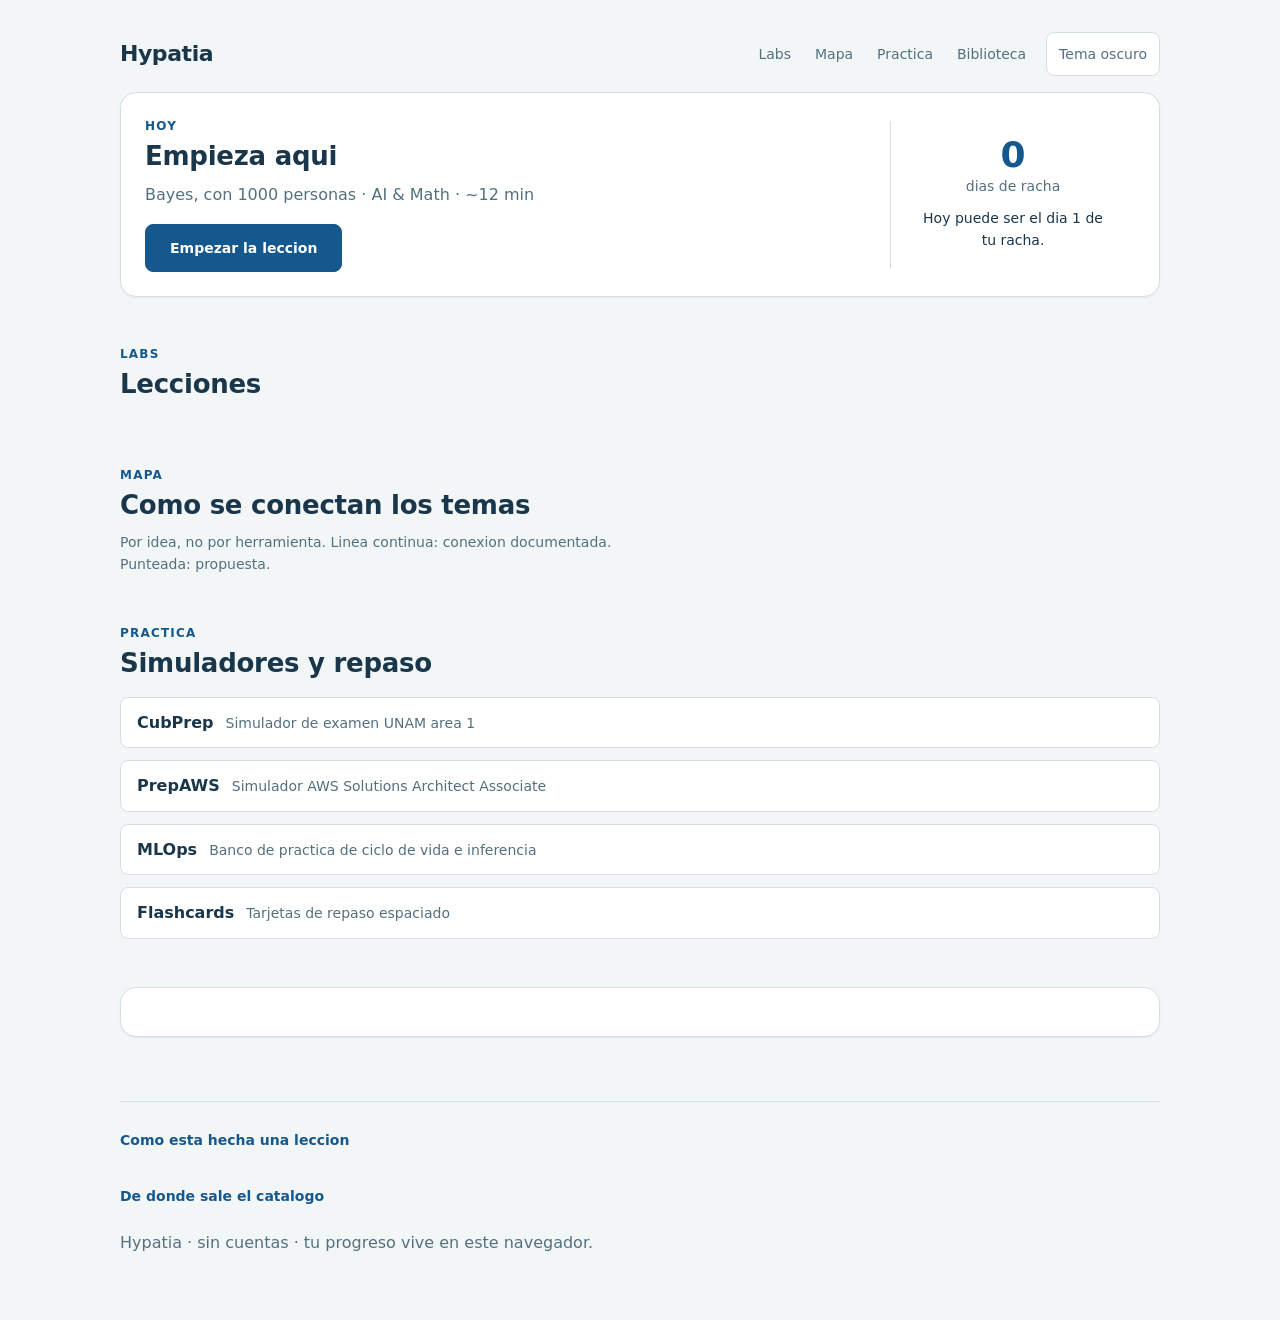
==== index.html @ e8b6d109 "portada: hoy con racha, siguiente paso y desafio del dia El hero muestra el estado real: siguiente l" ====
<!doctype html>
<html lang="es">
<head>
<meta charset="utf-8">
<meta name="viewport" content="width=device-width, initial-scale=1">
<title>Hypatia · estudio de aprendizaje</title>
<meta name="description" content="Estudio de aprendizaje estatico: lecciones interactivas, practica por formato y un mapa de temas conectados.">
<link rel="icon" href="./favicon.ico" sizes="any">
<link rel="icon" href="./favicon.svg" type="image/svg+xml">
<link rel="apple-touch-icon" href="./apple-touch-icon.png">
<link rel="stylesheet" href="shared/studio.css">
<script>
  (function(){try{var v=localStorage.getItem("hypatia.theme.v1");
  document.documentElement.dataset.theme=(v==="dark"||v==="light")?v:
  (matchMedia("(prefers-color-scheme: dark)").matches?"dark":"light");}catch(e){}})();
</script>
<script defer src="/positronica-analytics.js"></script>
</head>
<body>
<a class="skip-link" href="#contenido">Saltar al contenido</a>
<div class="wrap wide">
  <header class="topbar">
    <a class="brand" href="index.html">Hypatia</a>
    <nav aria-label="Principal">
      <a href="Labs/index.html">Labs</a>
      <a href="#mapa">Mapa</a>
      <a href="#practica">Practica</a>
      <a href="#biblioteca">Biblioteca</a>
    </nav>
    <button class="theme-toggle" type="button" data-theme-toggle>Tema</button>
  </header>

  <div class="store-warning" data-store-warning hidden></div>

  <main id="contenido">
    <section class="panel hero" aria-labelledby="hoy-h">
      <div>
        <p class="eyebrow">Hoy</p>
        <h1 id="hoy-h">Empieza aqui</h1>
        <p class="sub" id="hoy-copy">Lecciones cortas con una figura que puedes mover.</p>
        <div class="actions" id="hoy-actions">
          <a class="btn primary" href="Labs/index.html">Ver las lecciones</a>
        </div>
      </div>
      <div class="streak-stat" id="racha" hidden>
        <b id="racha-n">0</b>
        <span id="racha-lab">dias de racha</span>
        <p id="racha-copy"></p>
      </div>
    </section>

    <section id="desafio" aria-labelledby="desafio-h" hidden>
      <div class="section-head">
        <p class="eyebrow">Desafio del dia</p>
        <h2 id="desafio-h">Una pregunta, antes de ver la respuesta</h2>
        <p class="sub">Intenta primero. La explicacion aparece despues y cuenta para tu racha.</p>
      </div>
      <div id="desafio-box" hidden></div>
    </section>

    <section id="lecciones" aria-labelledby="lec-h">
      <div class="section-head">
        <p class="eyebrow">Labs</p>
        <h2 id="lec-h">Lecciones</h2>
      </div>
      <div class="card-grid" id="labs-grid"></div>
      <noscript>
        <ul>
          <li><a href="Labs/ai-math/01-bayes/index.html">Bayes, con 1000 personas</a></li>
          <li><a href="Labs/system-design/01-bottleneck/index.html">El viaje de un request</a></li>
        </ul>
      </noscript>
    </section>

    <section id="mapa" aria-labelledby="mapa-h">
      <div class="section-head">
        <p class="eyebrow">Mapa</p>
        <h2 id="mapa-h">Como se conectan los temas</h2>
        <p class="sub">Por idea, no por herramienta. Linea continua: conexion documentada. Punteada: propuesta.</p>
      </div>
      <div id="map-root"></div>
      <noscript><p>El mapa necesita JavaScript.</p></noscript>
    </section>

    <section id="practica" aria-labelledby="pra-h">
      <div class="section-head">
        <p class="eyebrow">Practica</p>
        <h2 id="pra-h">Simuladores y repaso</h2>
      </div>
      <div class="module-list">
        <a class="module-row" href="CubPrep/index.html"><b>CubPrep</b><span>Simulador de examen UNAM area 1</span></a>
        <a class="module-row" href="SAA-C03/index.html"><b>PrepAWS</b><span>Simulador AWS Solutions Architect Associate</span></a>
        <a class="module-row" href="MLOps/index.html"><b>MLOps</b><span>Banco de practica de ciclo de vida e inferencia</span></a>
        <a class="module-row" href="Flashcards/index.html"><b>Flashcards</b><span>Tarjetas de repaso espaciado</span></a>
      </div>
    </section>

    <section id="biblioteca" class="panel spaced"></section>
  </main>

  <footer class="site">
    <details>
      <summary>Como esta hecha una leccion</summary>
      <p>Una idea, una prediccion antes de explorar, una figura que se mueve, el modelo con sus limites, una aplicacion y preguntas con reintento libre. Completar una leccion es haberla recorrido, no dominarla.</p>
    </details>
    <details>
      <summary>De donde sale el catalogo</summary>
      <div class="module-list" id="fuentes-list"></div>
    </details>
    <p>Hypatia · sin cuentas · tu progreso vive en este navegador.</p>
  </footer>
</div>

<script src="shared/theme.js"></script>
<script src="shared/learning-state.js"></script>
<script src="shared/resources.js"></script>
<script src="shared/challenge.js"></script>
<script src="Labs/tracks.js"></script>
<script src="Labs/knowledge-map.js"></script>
<script src="shared/map.js"></script>
<script>
"use strict";
StudioTheme.init();
LearningState.mountWarning(document.querySelector("[data-store-warning]"));

const lessons = [];
for (const t of LABS_TRACKS) for (const l of t.lessons) {
  lessons.push({ t, l, href: `Labs/${t.id}/${l.slug}/index.html`, rec: LearningState.getLesson(t.id, l.slug) });
}

/* Hoy: siguiente leccion sin completar; si todas estan, repasar la primera. */
(function hoy() {
  if (!lessons.length) return;
  const pending = lessons.find(x => !x.rec.completed);
  const x = pending || lessons[0];
  document.getElementById("hoy-h").textContent = !pending ? "Todo recorrido: repasa a tu ritmo"
    : x.rec.started ? "Continua donde ibas" : "Empieza aqui";
  document.getElementById("hoy-copy").textContent = `${x.l.title} · ${x.t.name} · ~${x.l.mins} min`;
  const actions = document.getElementById("hoy-actions");
  actions.textContent = "";
  const a = document.createElement("a");
  a.className = "btn primary";
  a.href = x.href;
  a.textContent = !pending ? "Repasar la leccion" : x.rec.started ? "Retomar la leccion" : "Empezar la leccion";
  actions.appendChild(a);
})();

/* Racha por dias, con un dia de gracia. */
function paintStreak() {
  const st = LearningState.streak();
  document.getElementById("racha-n").textContent = st.days;
  document.getElementById("racha-lab").textContent = st.days === 1 ? "dia de racha" : "dias de racha";
  document.getElementById("racha-copy").textContent = LearningState.streakText(st);
  document.getElementById("racha").hidden = false;
}
paintStreak();

const desafioBox = document.getElementById("desafio-box");
StudioChallenge.mount(desafioBox, {
  lessons: lessons.map(x => ({ href: x.href, title: x.l.title })),
  today: LearningState.today(),
  onAnswer() { LearningState.checkIn(); paintStreak(); },
}).then(() => { document.getElementById("desafio").hidden = desafioBox.hidden; });

/* Tarjetas de Labs con progreso real. */
(function labsGrid() {
  const grid = document.getElementById("labs-grid");
  for (const { t, l, href, rec } of lessons) {
    const a = document.createElement("a");
    a.className = "lesson-card";
    a.href = href;
    const num = document.createElement("span");
    num.className = "num";
    num.textContent = `${t.name} · ${l.slug.slice(0, 2)}`;
    const h = document.createElement("h3");
    h.textContent = l.title;
    const meta = document.createElement("div");
    meta.className = "meta";
    const chip = document.createElement("span");
    chip.className = "chip " + (rec.completed ? "done" : "todo");
    chip.textContent = rec.completed
      ? (rec.scoreUnknown ? "completada" : `completada · mejor ${rec.bestCorrect}/${rec.total}`)
      : (rec.started ? "en curso" : "sin empezar");
    const m = document.createElement("span");
    m.className = "chip";
    m.textContent = `~${l.mins} min`;
    meta.append(chip, m);
    a.append(num, h, meta);
    grid.appendChild(a);
  }
})();

StudioMap.mount(document.getElementById("map-root"), {
  data: KNOWLEDGE_MAP,
  tracks: LABS_TRACKS,
  root: "",
  homeHref: "index.html",
  requested: new URLSearchParams(location.search).get("topic"),
  updateUrl: true,
});

/* Colecciones de origen, al pie. */
(function fuentes() {
  const box = document.getElementById("fuentes-list");
  for (const s of SOURCE_COLLECTIONS) {
    const row = document.createElement("div");
    row.className = "source-row";
    const top = document.createElement("div");
    top.className = "top";
    const b = document.createElement("b");
    b.textContent = s.name;
    const chip = document.createElement("span");
    const prep = s.status === "esquema-en-revision";
    chip.className = "chip" + (prep ? " pending" : "");
    chip.textContent = prep ? "en preparacion" : "activa";
    top.append(b, chip);
    const p = document.createElement("p");
    p.textContent = s.note;
    row.append(top, p);
    box.appendChild(row);
  }
})();

StudioResources.mount(document.getElementById("biblioteca"), { title: "Tu biblioteca" });
</script>
</body>
</html>
---- shared/studio.css ----
/* studio.css — componentes del estudio. Tokens en tokens.css. */
@import url("tokens.css");

* { box-sizing: border-box; margin: 0; padding: 0; }

html { scroll-behavior: smooth; }

body {
  font-family: var(--font-body);
  background: var(--bg);
  color: var(--ink);
  line-height: var(--leading);
  -webkit-font-smoothing: antialiased;
  padding: var(--space-5) var(--space-4) var(--space-8);
}

.wrap { max-width: 880px; margin: 0 auto; }
.wrap.wide { max-width: 1040px; }

h1, h2, h3, h4 { font-family: var(--font-display); letter-spacing: -0.01em; line-height: var(--leading-tight); }
p { font-size: var(--text-base); }
p + p { margin-top: var(--space-3); }
a { color: var(--accent); }
code { font-family: var(--font-mono); font-size: 0.88em; }

:focus-visible { outline: none; box-shadow: var(--focus); border-radius: var(--radius-ctl); }

/* Barra superior */
.topbar {
  display: flex;
  align-items: center;
  gap: var(--space-4);
  flex-wrap: wrap;
  padding: var(--space-2) 0 var(--space-4);
}
.topbar .brand {
  font-family: var(--font-display);
  font-weight: 800;
  font-size: var(--text-xl);
  letter-spacing: -0.02em;
  color: var(--ink);
  text-decoration: none;
  margin-right: auto;
}
.topbar nav { display: flex; gap: var(--space-1) var(--space-4); flex-wrap: wrap; }
.topbar nav a {
  color: var(--muted);
  text-decoration: none;
  font-size: var(--text-sm);
  padding: var(--space-2) var(--space-1);
  min-height: var(--tap);
  display: inline-flex;
  align-items: center;
}
.topbar nav a:hover { color: var(--accent); }

.theme-toggle {
  min-width: var(--tap);
  min-height: var(--tap);
  padding: var(--space-2) var(--space-3);
  border-radius: var(--radius-ctl);
  border: 1px solid var(--line);
  background: var(--panel);
  color: var(--muted);
  font: inherit;
  font-size: var(--text-sm);
  cursor: pointer;
}
.theme-toggle:hover { color: var(--ink); border-color: var(--accent); }

/* Paneles y tarjetas */
.panel {
  background: var(--panel);
  border: 1px solid var(--line);
  border-radius: var(--radius-panel);
  padding: var(--space-5);
  box-shadow: var(--shadow);
}

.chip {
  font-size: var(--text-xs);
  letter-spacing: var(--tracking-caps);
  text-transform: uppercase;
  padding: var(--space-1) var(--space-3);
  border-radius: var(--radius-pill);
  border: 1px solid var(--line);
  color: var(--muted);
  white-space: nowrap;
}
.chip.done { color: var(--ok); border-color: var(--ok); }
.chip.todo { color: var(--accent); border-color: var(--accent); }
.chip.pending { color: var(--warn); border-color: var(--warn); }

.kicker { display: flex; gap: var(--space-2); align-items: center; flex-wrap: wrap; margin: var(--space-3) 0 var(--space-2); }

.section-head { margin: var(--space-7) 0 var(--space-4); }
.eyebrow, .section-head .eyebrow {
  font-size: var(--text-xs);
  letter-spacing: 0.1em;
  text-transform: uppercase;
  color: var(--accent);
  font-weight: 700;
}
.section-head h2 { font-size: var(--text-2xl); margin: var(--space-1) 0 var(--space-2); }
.section-head .sub { color: var(--muted); max-width: 62ch; font-size: var(--text-sm); }

/* Botones */
.btn {
  display: inline-flex;
  align-items: center;
  justify-content: center;
  gap: var(--space-2);
  min-height: var(--tap);
  padding: var(--space-3) var(--space-5);
  border-radius: var(--radius-ctl);
  font: inherit;
  font-weight: 700;
  font-size: var(--text-sm);
  text-decoration: none;
  cursor: pointer;
  border: 1px solid var(--line);
  background: var(--panel);
  color: var(--ink);
}
.btn:hover { border-color: var(--accent); }
.btn.primary { background: var(--accent); color: var(--accent-ink); border-color: var(--accent); }
.btn.primary:hover { filter: brightness(1.08); }
.btn.ghost { background: transparent; border-color: var(--line); color: var(--ink); }
.btn.ghost:hover { border-color: var(--accent); color: var(--accent); }

/* Estado de almacenamiento */
.store-warning {
  border: 1px solid var(--warn);
  background: color-mix(in srgb, var(--warn) 10%, var(--panel));
  color: var(--ink);
  border-radius: var(--radius-ctl);
  padding: var(--space-3) var(--space-3);
  font-size: var(--text-sm);
  margin: var(--space-3) 0;
}
.store-warning:empty { display: none; }

/* Controles de figuras */
.fig-canvas {
  border: 1px solid var(--line);
  border-radius: var(--radius-panel);
  background:
    /* Hoja de cuaderno: reticula tenue de 24px */
    repeating-linear-gradient(0deg, transparent 0 23px, var(--grid-line) 23px 24px),
    repeating-linear-gradient(90deg, transparent 0 23px, var(--grid-line) 23px 24px),
    var(--fig-bg);
  overflow: hidden;
}
.fig-canvas canvas { width: 100%; display: block; }
.fig-fallback { padding: var(--space-5); color: var(--muted); font-size: var(--text-sm); }

.controls, .fig-controls { display: grid; grid-template-columns: 1fr 1fr; gap: var(--space-3) var(--space-5); margin: var(--space-4) 0; }
.controls.single { grid-template-columns: 1fr; }
@media (max-width: 560px) { .controls { grid-template-columns: 1fr; } }

.f-slider { display: grid; gap: var(--space-2); font-size: var(--text-sm); color: var(--muted); }
.f-slider .top { display: flex; justify-content: space-between; gap: var(--space-2); }
.f-slider .top b { color: var(--ink); font-variant-numeric: tabular-nums; }
.f-slider input[type="range"] {
  width: 100%;
  min-height: var(--tap);
  accent-color: var(--accent);
  cursor: pointer;
  margin: 0;
}

.f-press {
  min-height: var(--tap);
  padding: var(--space-3) var(--space-4);
  border-radius: var(--radius-ctl);
  font: inherit;
  font-weight: 700;
  font-size: var(--text-sm);
  cursor: pointer;
  border: 1px solid var(--line);
  background: var(--panel);
  color: var(--ink);
}
.f-press.primary { background: var(--accent); color: var(--accent-ink); border-color: var(--accent); }
.f-press.primary:hover { filter: brightness(1.08); }
.f-press:hover:not(.primary) { border-color: var(--accent); color: var(--accent); }
.f-press[aria-pressed="true"] { border-color: var(--accent); color: var(--accent); }
.f-press.danger[aria-pressed="true"] { border-color: var(--bad); color: var(--bad); }

.tgl { display: flex; gap: var(--space-2); flex-wrap: wrap; align-items: end; }

/* Lecturas y tablas */
.reads { display: grid; grid-template-columns: repeat(3, 1fr); gap: var(--space-3); margin-top: var(--space-3); }
@media (max-width: 560px) { .reads { grid-template-columns: 1fr; } }
.reads .r {
  background: var(--code-bg);
  border: 1px solid var(--line);
  border-radius: var(--radius-md);
  padding: var(--space-3) var(--space-3);
}
.reads .r b {
  display: block;
  font-family: var(--font-display);
  font-size: var(--text-xl);
  font-variant-numeric: tabular-nums;
}
.reads .r span { color: var(--muted); font-size: var(--text-xs); text-transform: uppercase; letter-spacing: var(--tracking-caps); }
.reads .r.ok b { color: var(--ok); }
.reads .r.warn b { color: var(--warn); }
.reads .r.bad b { color: var(--bad); }

.big-read { display: flex; align-items: baseline; gap: var(--space-3); margin-top: var(--space-3); flex-wrap: wrap; }
.big-read .num {
  font-family: var(--font-display);
  font-size: var(--text-3xl);
  font-weight: 800;
  color: var(--accent);
  font-variant-numeric: tabular-nums;
}
.big-read .lab { color: var(--muted); font-size: var(--text-sm); max-width: 38ch; }

.data-table { width: 100%; border-collapse: collapse; margin-top: var(--space-3); font-size: var(--text-sm); }
.data-table th, .data-table td {
  text-align: left;
  padding: var(--space-2) var(--space-3);
  border-bottom: 1px solid var(--line);
  font-variant-numeric: tabular-nums;
}
.data-table th { color: var(--muted); font-size: var(--text-xs); text-transform: uppercase; letter-spacing: 0.06em; }
.data-table td b { font-weight: 700; }

.legend { display: flex; gap: var(--space-4); flex-wrap: wrap; margin-top: var(--space-3); font-size: var(--text-xs); color: var(--muted); }
.legend .sw {
  display: inline-block;
  width: 11px; height: 11px;
  border-radius: 3px;
  margin-right: var(--space-2);
  vertical-align: -1px;
}
.legend .dash { display: inline-block; width: 18px; border-top: 2px dashed var(--muted); vertical-align: 3px; margin-right: var(--space-2); }
.legend .solid { display: inline-block; width: 18px; border-top: 2px solid var(--muted); vertical-align: 3px; margin-right: var(--space-2); }

.formula {
  background: var(--code-bg);
  border: 1px solid var(--line);
  border-radius: var(--radius-md);
  padding: var(--space-4);
  text-align: center;
  font-size: var(--text-lg);
  overflow-x: auto;
}
.formula .frac { display: inline-block; vertical-align: middle; text-align: center; margin: 0 var(--space-2); }
.formula .frac i { display: block; font-style: normal; padding: 0 var(--space-3); }
.formula .frac i:first-child { border-bottom: 1px solid var(--muted); padding-bottom: var(--space-1); margin-bottom: var(--space-1); }

pre {
  background: var(--code-bg);
  border: 1px solid var(--line);
  border-radius: var(--radius-md);
  padding: var(--space-4);
  overflow-x: auto;
  font: 12.5px/1.55 var(--font-mono);
  color: var(--ink);
}
.nums { margin-top: var(--space-3); font-size: var(--text-sm); color: var(--muted); }
.nums b { color: var(--ink); }

/* Quiz */
.q { border: 1px solid var(--line); border-radius: var(--radius-md); padding: var(--space-4); margin-top: var(--space-3); }
.q p { color: var(--ink); font-weight: 600; margin-bottom: var(--space-3); }
.q .opts { display: grid; gap: var(--space-2); }
.q .opts button {
  text-align: left;
  background: var(--panel-2);
  border: 1px solid var(--line);
  color: var(--ink);
  border-radius: var(--radius-ctl);
  padding: var(--space-3) var(--space-3);
  min-height: var(--tap);
  cursor: pointer;
  font: inherit;
  font-size: var(--text-sm);
}
.q .opts button:hover { border-color: var(--accent); }
.q .opts button.ok { border-color: var(--ok); background: color-mix(in srgb, var(--ok) 10%, var(--panel)); }
.q .opts button.no { border-color: var(--bad); background: color-mix(in srgb, var(--bad) 10%, var(--panel)); }
.q .why { display: none; margin-top: var(--space-3); color: var(--muted); font-size: var(--text-sm); border-left: 3px solid var(--ok); padding-left: var(--space-3); }
.q .why.on { display: block; }

.quiz-status { margin-top: var(--space-4); font-size: var(--text-sm); color: var(--muted); }
.quiz-done {
  display: none;
  margin-top: var(--space-4);
  text-align: center;
  border: 1px solid var(--ok);
  border-radius: var(--radius-panel);
  padding: var(--space-4);
}
.quiz-done.on { display: block; }
.quiz-done .msg { color: var(--ok); font-weight: 700; }
.quiz-done .row { display: flex; gap: var(--space-3); justify-content: center; margin-top: var(--space-3); flex-wrap: wrap; }

/* Biblioteca personal */
.res-list { list-style: none; display: grid; gap: var(--space-2); margin: var(--space-3) 0; }
.res-list a {
  display: flex;
  gap: var(--space-3);
  align-items: baseline;
  text-decoration: none;
  color: var(--ink);
  border: 1px solid var(--line);
  border-radius: var(--radius-ctl);
  padding: var(--space-3) var(--space-3);
  min-height: var(--tap);
}
.res-list a:hover { border-color: var(--accent); }
.res-list .t { font-size: var(--text-xs); text-transform: uppercase; letter-spacing: var(--tracking-caps); color: var(--muted); border: 1px solid var(--line); border-radius: var(--radius-pill); padding: var(--space-1) var(--space-2); flex: none; }
.res-list .u { color: var(--muted); font-size: var(--text-xs); overflow-wrap: anywhere; }
.res-empty { color: var(--muted); font-size: var(--text-sm); margin: var(--space-3) 0; }

.res-form { display: grid; grid-template-columns: repeat(2, 1fr); gap: var(--space-3); margin-top: var(--space-3); }
.res-form .full { grid-column: 1 / -1; }
.res-form label { display: grid; gap: var(--space-2); font-size: var(--text-sm); color: var(--muted); }
.res-form input, .res-form select {
  font: inherit;
  font-size: var(--text-sm);
  color: var(--ink);
  background: var(--panel);
  border: 1px solid var(--line);
  border-radius: var(--radius-ctl);
  padding: var(--space-3) var(--space-3);
  min-height: var(--tap);
  width: 100%;
}
.res-form input:focus, .res-form select:focus { border-color: var(--accent); }
.res-note { grid-column: 1 / -1; color: var(--muted); font-size: var(--text-xs); }
.res-error { grid-column: 1 / -1; color: var(--bad); font-size: var(--text-sm); min-height: 1.2em; }

/* Leccion: prediccion y notas */
main > section > h2 { font-size: var(--text-xl); margin: var(--space-6) 0 var(--space-3); }
.note { color: var(--muted); font-size: var(--text-sm); margin-top: var(--space-3); }
.panel > label { display: block; font-weight: 600; margin-bottom: var(--space-2); }
textarea {
  display: block;
  width: 100%;
  font: inherit;
  color: var(--ink);
  background: var(--panel);
  border: 1px solid var(--line);
  border-radius: var(--radius-ctl);
  padding: var(--space-3);
  margin: var(--space-2) 0 var(--space-3);
  resize: vertical;
}
textarea:focus { border-color: var(--accent); }
@media (max-width: 560px) { .res-form { grid-template-columns: 1fr; } }

/* Mapa de temas */
.map-stage { position: relative; aspect-ratio: 780 / 390; }
.map-stage svg {
  position: absolute;
  inset: 0;
  width: 100%;
  height: 100%;
}
.map-edge { stroke: var(--stage-line); stroke-width: 1.6; fill: none; }
.map-edge.proposal { stroke-dasharray: 5 4; }
.map-edge.dim { opacity: 0.35; }
.map-edge.on { stroke: var(--accent); stroke-width: 2.6; opacity: 1; }
.map-node {
  position: absolute;
  transform: translate(-50%, -50%);
  min-width: 96px;
  min-height: var(--tap);
  padding: var(--space-2) var(--space-4);
  border-radius: var(--radius-pill);
  border: 1px solid var(--line);
  background: var(--panel);
  color: var(--ink);
  font: inherit;
  font-family: var(--font-display);
  font-weight: 700;
  font-size: var(--text-sm);
  cursor: pointer;
  box-shadow: var(--shadow);
}
.map-node:hover { border-color: var(--accent); }
.map-node[aria-pressed="true"] {
  background: var(--accent);
  color: var(--accent-ink);
  border-color: var(--accent);
}
.map-detail { margin-top: var(--space-4); }
.map-detail h3 { font-size: var(--text-lg); }
.map-detail .origins { display: flex; gap: var(--space-2); flex-wrap: wrap; margin: var(--space-2) 0; }
.map-detail .evi { font-size: var(--text-xs); color: var(--muted); margin-top: var(--space-2); }
.map-detail .links { display: grid; gap: var(--space-2); margin-top: var(--space-3); }
.map-detail .links a { min-height: var(--tap); display: inline-flex; align-items: center; }
.map-neighbors { margin-top: var(--space-3); display: grid; gap: var(--space-2); }
.map-neighbors button {
  text-align: left;
  font: inherit;
  font-size: var(--text-sm);
  background: var(--panel-2);
  border: 1px solid var(--line);
  color: var(--ink);
  border-radius: var(--radius-ctl);
  padding: var(--space-3) var(--space-3);
  cursor: pointer;
}
.map-neighbors button:hover { border-color: var(--accent); }
.map-neighbors .rel { font-weight: 700; }
.map-neighbors .rel.proposal { color: var(--warn); }
.map-neighbors .rsn { display: block; color: var(--muted); font-size: var(--text-sm); margin-top: var(--space-1); }
.map-empty { color: var(--muted); font-size: var(--text-sm); margin-top: var(--space-3); }
.map-progress { color: var(--muted); font-size: var(--text-sm); margin: var(--space-2) 0 var(--space-3); }
.map-progress b { color: var(--accent); font-weight: 600; }

.map-list { display: none; }
@media (max-width: 767px) {
  .map-stage { display: none; }
  .map-list { display: grid; grid-template-columns: repeat(auto-fill, minmax(140px, 1fr)); gap: var(--space-2); }
  .map-list .map-node {
    position: static;
    transform: none;
    width: 100%;
    min-width: 0;
    border-radius: var(--radius-ctl);
  }
}

/* Listas de tarjetas */
.card-grid { display: grid; grid-template-columns: repeat(auto-fill, minmax(250px, 1fr)); gap: var(--space-3); }
.lesson-card {
  display: block;
  background: var(--panel);
  border: 1px solid var(--line);
  border-radius: var(--radius-panel);
  padding: var(--space-4);
  text-decoration: none;
  color: var(--ink);
  box-shadow: var(--shadow);
}
.lesson-card:hover { border-color: var(--accent); }
.lesson-card .num { font-family: var(--font-display); font-size: var(--text-xs); color: var(--muted); }
.lesson-card h2, .lesson-card h3 { font-size: var(--text-lg); margin: var(--space-2) 0 var(--space-2); line-height: 1.3; }
.lesson-card .meta { display: flex; gap: var(--space-2); flex-wrap: wrap; }
.lesson-card .src { display: block; margin-top: var(--space-3); font-size: var(--text-xs); color: var(--muted); }

.module-list { display: grid; gap: var(--space-3); }
.module-row {
  display: flex;
  align-items: baseline;
  gap: var(--space-3);
  text-decoration: none;
  color: var(--ink);
  border: 1px solid var(--line);
  border-radius: var(--radius-ctl);
  padding: var(--space-3) var(--space-4);
  min-height: var(--tap);
  background: var(--panel);
}
.module-row:hover { border-color: var(--accent); }
.module-row b { font-family: var(--font-display); }
.module-row span { color: var(--muted); font-size: var(--text-sm); }

.source-row {
  border: 1px solid var(--line);
  border-radius: var(--radius-ctl);
  padding: var(--space-3) var(--space-4);
  background: var(--panel);
  display: grid;
  gap: var(--space-1);
}
.source-row .top { display: flex; gap: var(--space-3); align-items: baseline; flex-wrap: wrap; }
.source-row b { font-family: var(--font-display); }
.source-row p { color: var(--muted); font-size: var(--text-sm); }

.back-link { color: var(--muted); text-decoration: none; font-size: var(--text-sm); min-height: var(--tap); display: inline-flex; align-items: center; }
.back-link:hover { color: var(--accent); }

/* Portada: hoy */
.panel.spaced { margin-top: var(--space-7); }
.hero { display: grid; grid-template-columns: 1fr auto; gap: var(--space-5); align-items: center; }
.hero h1 { font-size: var(--text-2xl); margin: var(--space-1) 0 var(--space-2); }
.hero .sub { color: var(--muted); }
.hero .actions { display: flex; gap: var(--space-3); flex-wrap: wrap; margin-top: var(--space-4); }
.streak-stat {
  text-align: center;
  min-width: 160px;
  padding: var(--space-4) var(--space-5);
  border-left: 1px solid var(--line);
}
.streak-stat b {
  display: block;
  font-family: var(--font-display);
  font-size: var(--text-3xl);
  font-weight: 800;
  line-height: 1;
  color: var(--accent);
  font-variant-numeric: tabular-nums;
}
.streak-stat span { color: var(--muted); font-size: var(--text-sm); }
.streak-stat p { color: var(--ink); font-size: var(--text-sm); margin-top: var(--space-2); max-width: 22ch; }
@media (max-width: 700px) {
  .hero { grid-template-columns: 1fr; }
  .streak-stat { border-left: 0; border-top: 1px solid var(--line); text-align: left; padding: var(--space-4) 0 0; }
}

footer.site details { margin-bottom: var(--space-3); }
footer.site summary { cursor: pointer; color: var(--accent); font-weight: 600; min-height: var(--tap); display: flex; align-items: center; }
footer.site details > p, footer.site details > .module-list { margin: var(--space-2) 0 var(--space-4); max-width: 70ch; }

footer.site { margin-top: var(--space-8); color: var(--muted); font-size: var(--text-sm); border-top: 1px solid var(--line); padding-top: var(--space-4); }

.sr-only {
  position: absolute;
  width: 1px; height: 1px;
  padding: 0; margin: -var(--space-1);
  overflow: hidden;
  clip: rect(0, 0, 0, 0);
  white-space: nowrap;
  border: 0;
}

@media (prefers-reduced-motion: reduce) {
  html { scroll-behavior: auto; }
  *, *::before, *::after {
    animation-duration: 0.01ms !important;
    transition-duration: 0.01ms !important;
  }
}

/* Accesibilidad: skip link y estados de controles */
.f-press.primary[aria-pressed="true"] { color: var(--accent-ink); }

.skip-link {
  position: absolute; left: 12px; top: -60px; z-index: 30;
  background: var(--accent); color: var(--accent-ink);
  padding: var(--space-3) var(--space-4); border-radius: var(--radius-ctl);
  font-weight: 700; text-decoration: none;
  transition: top .15s ease;
}
.skip-link:focus-visible { top: 12px; }

.q .opts button[aria-pressed="true"] { border-width: 2px; }
.q .opts button[aria-disabled="true"] { cursor: default; }
.q-result { margin-top: var(--space-3); font-size: var(--text-sm); color: var(--ink); font-weight: 500; }

/* Mapa en columnas */
.map-cols { display: grid; gap: var(--space-4); }
@media (min-width: 1000px) {
  .map-cols { grid-template-columns: 3fr 2fr; align-items: start; }
  .map-cols .map-detail { margin-top: 0; position: sticky; top: 16px; }
}
.map-detail details.evi, .map-neighbors details.evi {
  font-size: var(--text-xs); color: var(--muted); margin-top: var(--space-2);
}
.map-detail details.evi summary, .map-neighbors details.evi summary {
  cursor: pointer; color: var(--accent); font-weight: 600;
}
.map-neighbor { display: grid; gap: 0; }
.map-neighbor details.evi { padding-left: var(--space-3); }

/* Biblioteca: etiquetas largas envuelven, no desbordan */
.res-list a { min-width: 0; }
.res-list a > span { min-width: 0; }
.res-list a span:not(.t):not(.u) { overflow-wrap: anywhere; word-break: break-word; white-space: normal; }
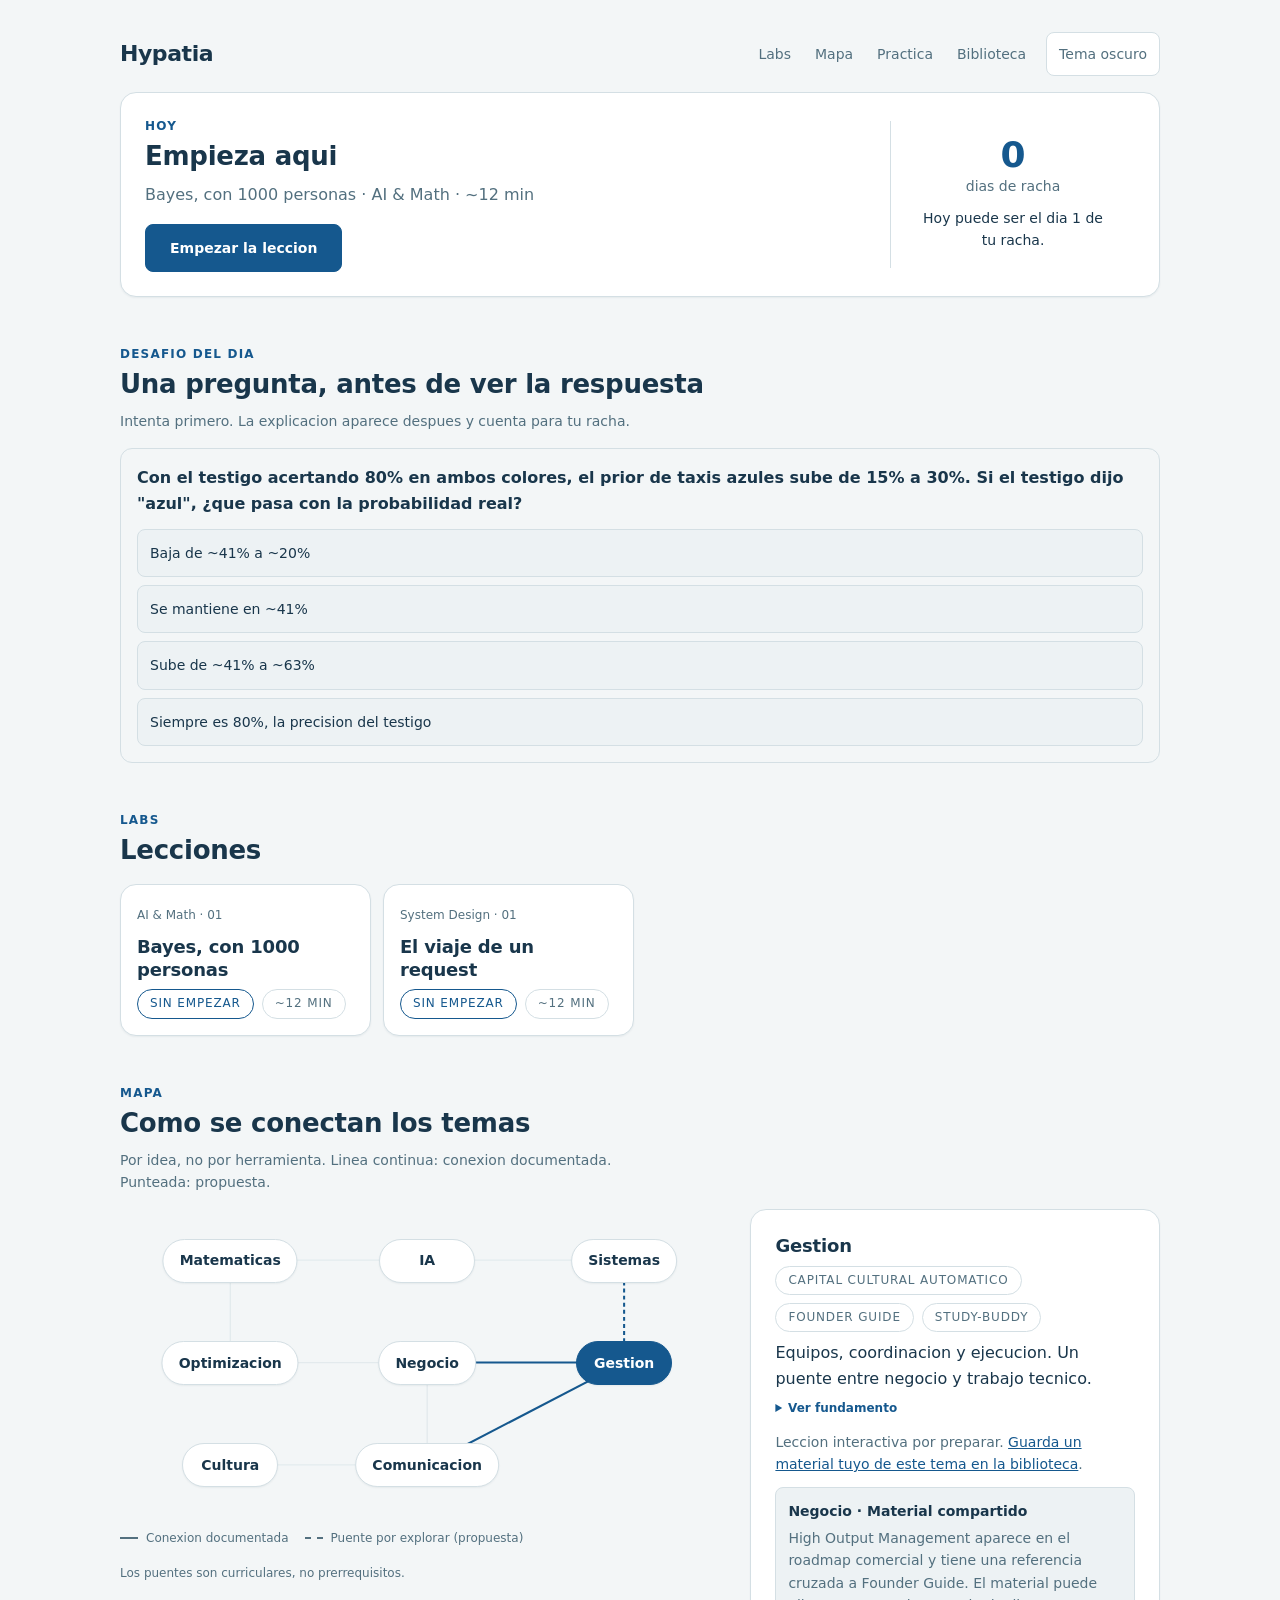
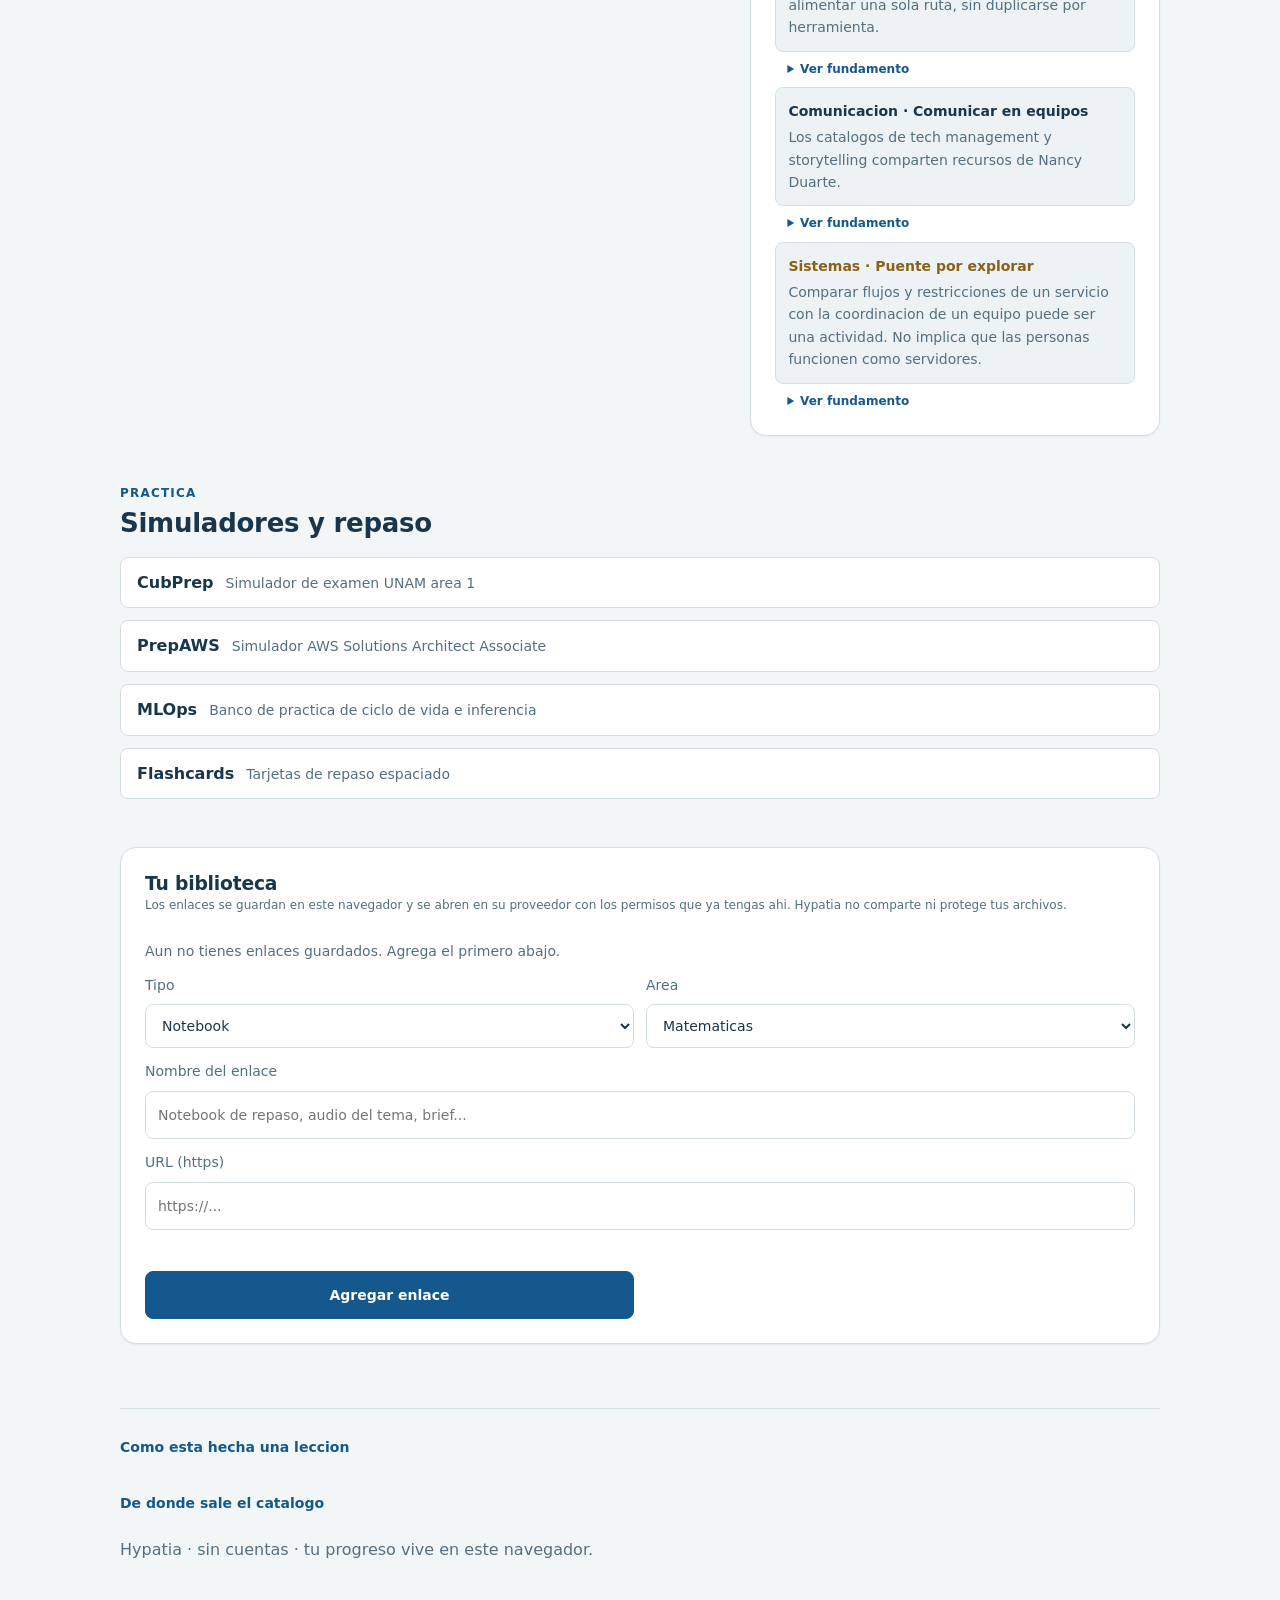
==== commit e0459efa: "bank: banco de preguntas y catalogo de libros para el desafio Labs/bank.js guarda preguntas en borra" ====
--- a/index.html
+++ b/index.html
@@ -116,6 +116,8 @@
 <script src="shared/resources.js"></script>
 <script src="shared/challenge.js"></script>
 <script src="Labs/tracks.js"></script>
+<script src="Labs/books.js"></script>
+<script src="Labs/bank.js"></script>
 <script src="Labs/knowledge-map.js"></script>
 <script src="shared/map.js"></script>
 <script>
@@ -158,6 +160,8 @@
 const desafioBox = document.getElementById("desafio-box");
 StudioChallenge.mount(desafioBox, {
   lessons: lessons.map(x => ({ href: x.href, title: x.l.title })),
+  bank: QUESTION_BANK,
+  books: BOOKS,
   today: LearningState.today(),
   onAnswer() { LearningState.checkIn(); paintStreak(); },
 }).then(() => { document.getElementById("desafio").hidden = desafioBox.hidden; });
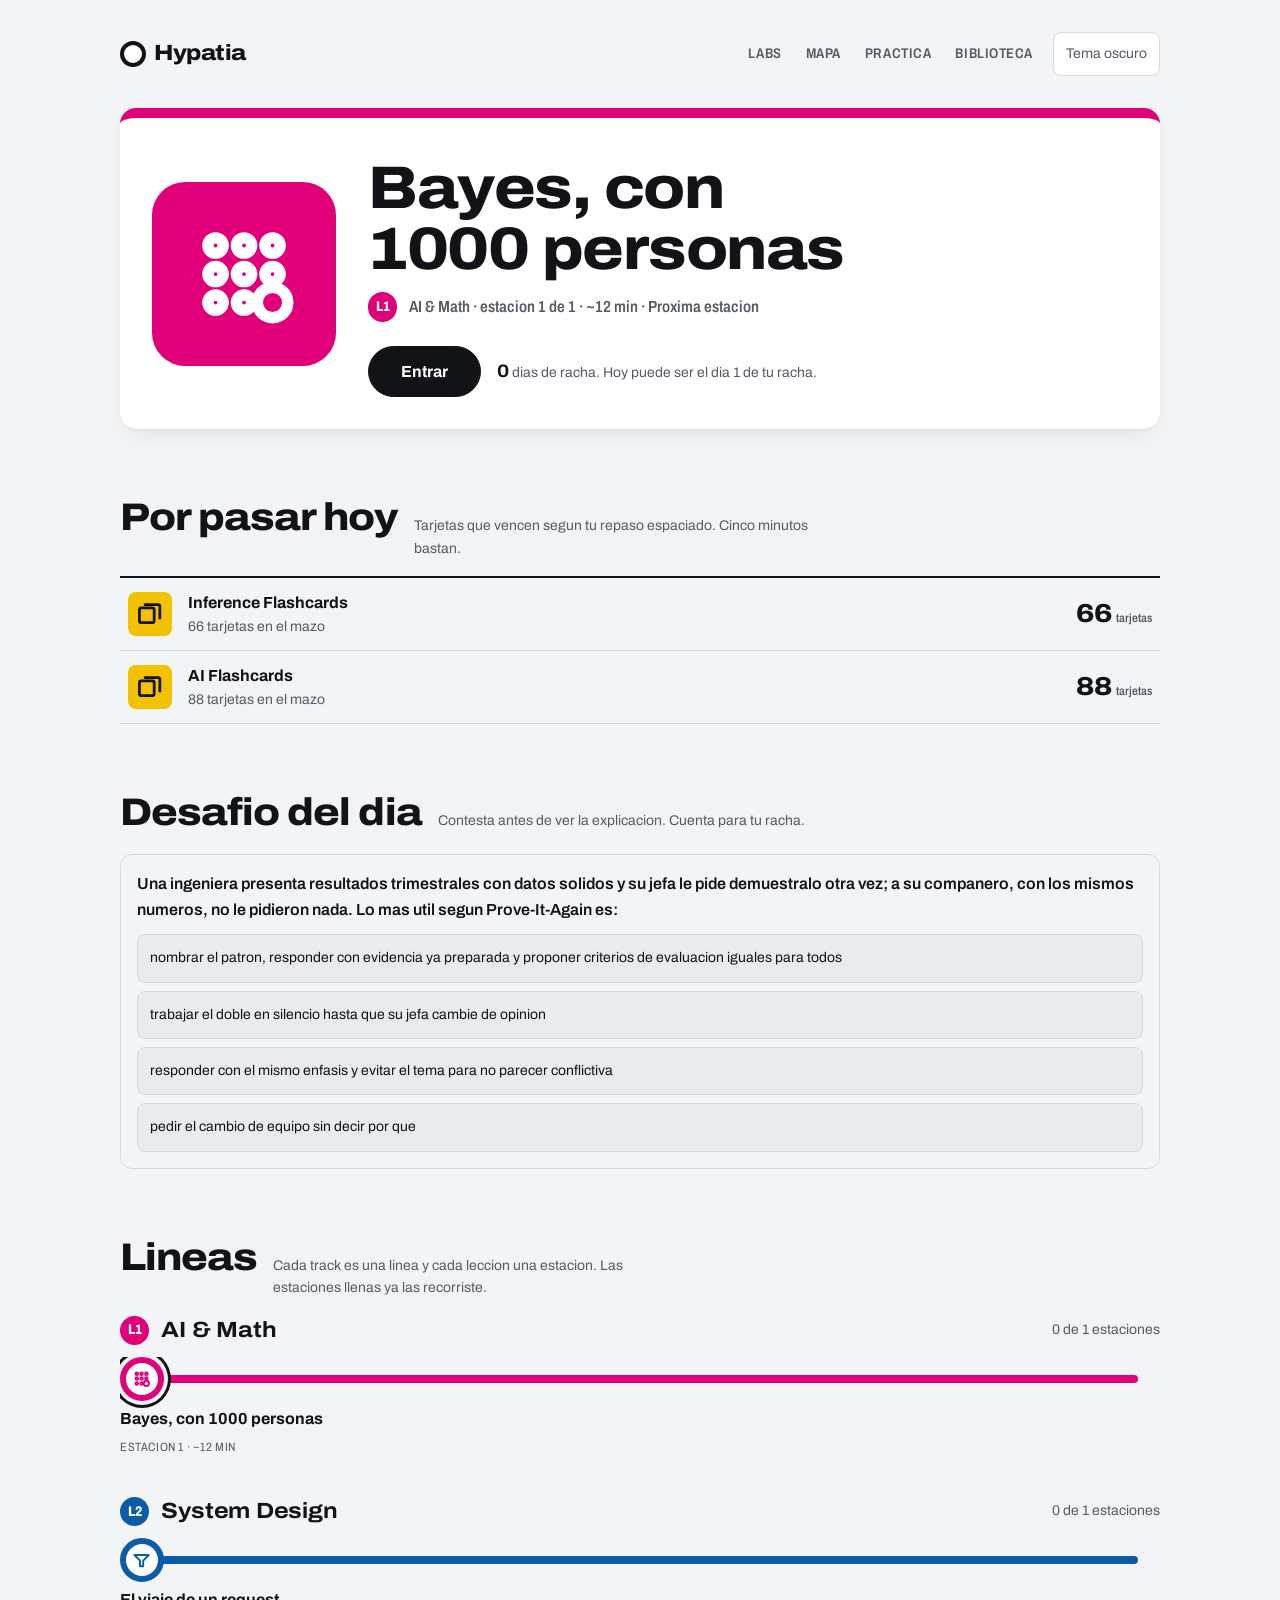
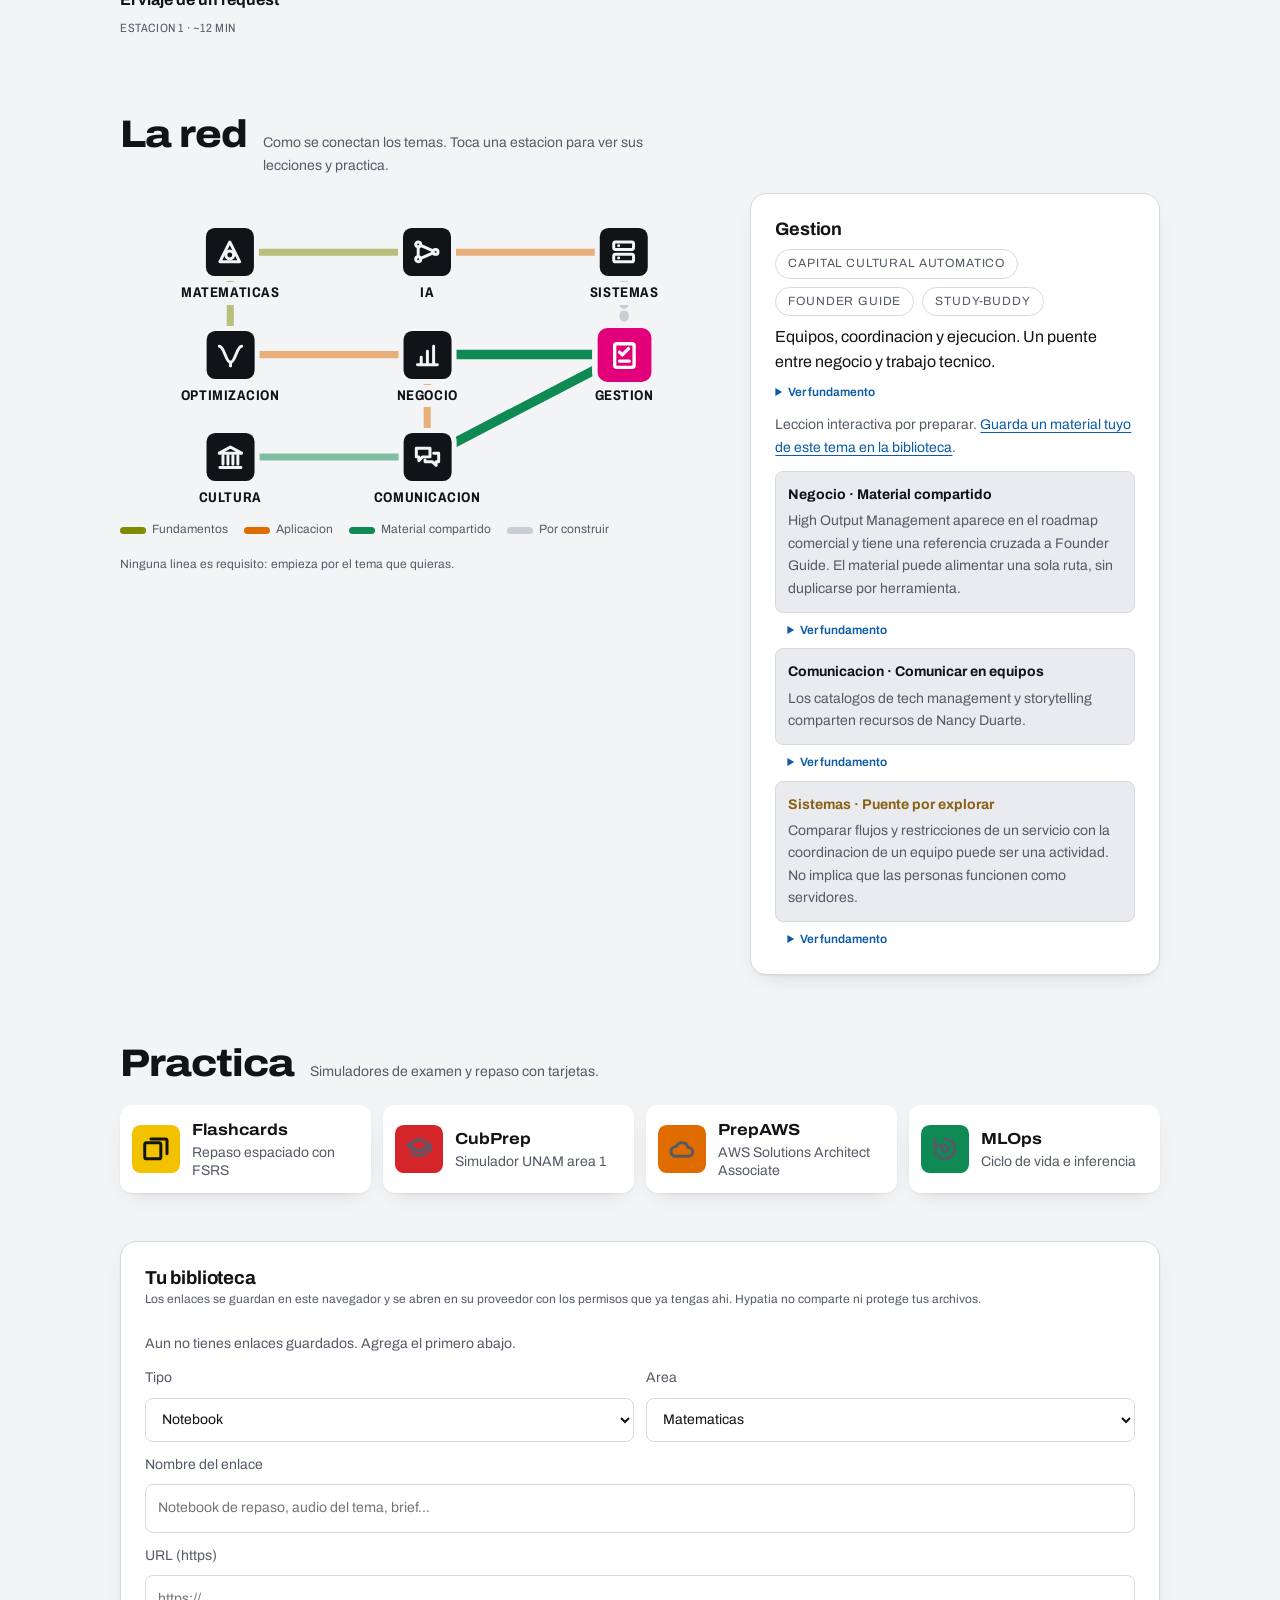
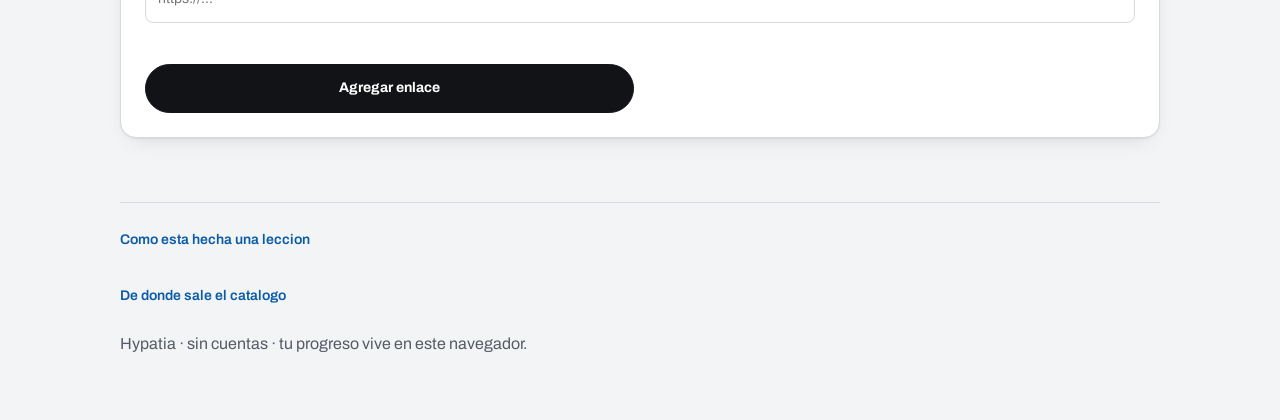
==== commit a74d1192: "portada: red de lineas y estaciones Nueva direccion visual con la gramatica de la senaletica del Met" ====
--- a/index.html
+++ b/index.html
@@ -33,37 +33,40 @@
   <div class="store-warning" data-store-warning hidden></div>
 
   <main id="contenido">
-    <section class="panel hero" aria-labelledby="hoy-h">
+    <section class="hoy" id="hoy" aria-labelledby="hoy-h">
+      <span class="picto-box" id="hoy-picto"></span>
       <div>
-        <p class="eyebrow">Hoy</p>
         <h1 id="hoy-h">Empieza aqui</h1>
-        <p class="sub" id="hoy-copy">Lecciones cortas con una figura que puedes mover.</p>
-        <div class="actions" id="hoy-actions">
-          <a class="btn primary" href="Labs/index.html">Ver las lecciones</a>
+        <p class="where" id="hoy-where">Lecciones cortas con una figura que puedes mover.</p>
+        <div class="go">
+          <a class="btn primary" id="hoy-go" href="Labs/index.html">Ver las lecciones</a>
+          <p class="racha-line" id="racha" hidden><b id="racha-n">0</b> <span id="racha-lab">dias de racha</span>. <span id="racha-copy"></span></p>
         </div>
       </div>
-      <div class="streak-stat" id="racha" hidden>
-        <b id="racha-n">0</b>
-        <span id="racha-lab">dias de racha</span>
-        <p id="racha-copy"></p>
-      </div>
+    </section>
+
+    <section id="repaso" aria-labelledby="repaso-h">
+      <div class="red-h">
+        <h2 id="repaso-h">Por pasar hoy</h2>
+        <p>Tarjetas que vencen segun tu repaso espaciado. Cinco minutos bastan.</p>
+      </div>
+      <ul class="anden" id="anden"></ul>
     </section>
 
     <section id="desafio" aria-labelledby="desafio-h" hidden>
-      <div class="section-head">
-        <p class="eyebrow">Desafio del dia</p>
-        <h2 id="desafio-h">Una pregunta, antes de ver la respuesta</h2>
-        <p class="sub">Intenta primero. La explicacion aparece despues y cuenta para tu racha.</p>
+      <div class="red-h">
+        <h2 id="desafio-h">Desafio del dia</h2>
+        <p>Contesta antes de ver la explicacion. Cuenta para tu racha.</p>
       </div>
       <div id="desafio-box" hidden></div>
     </section>
 
     <section id="lecciones" aria-labelledby="lec-h">
-      <div class="section-head">
-        <p class="eyebrow">Labs</p>
-        <h2 id="lec-h">Lecciones</h2>
-      </div>
-      <div class="card-grid" id="labs-grid"></div>
+      <div class="red-h">
+        <h2 id="lec-h">Lineas</h2>
+        <p>Cada track es una linea y cada leccion una estacion. Las estaciones llenas ya las recorriste.</p>
+      </div>
+      <div class="lineas" id="lineas"></div>
       <noscript>
         <ul>
           <li><a href="Labs/ai-math/01-bayes/index.html">Bayes, con 1000 personas</a></li>
@@ -73,25 +76,24 @@
     </section>
 
     <section id="mapa" aria-labelledby="mapa-h">
-      <div class="section-head">
-        <p class="eyebrow">Mapa</p>
-        <h2 id="mapa-h">Como se conectan los temas</h2>
-        <p class="sub">Por idea, no por herramienta. Linea continua: conexion documentada. Punteada: propuesta.</p>
+      <div class="red-h">
+        <h2 id="mapa-h">La red</h2>
+        <p>Como se conectan los temas. Toca una estacion para ver sus lecciones y practica.</p>
       </div>
       <div id="map-root"></div>
       <noscript><p>El mapa necesita JavaScript.</p></noscript>
     </section>
 
     <section id="practica" aria-labelledby="pra-h">
-      <div class="section-head">
-        <p class="eyebrow">Practica</p>
-        <h2 id="pra-h">Simuladores y repaso</h2>
-      </div>
-      <div class="module-list">
-        <a class="module-row" href="CubPrep/index.html"><b>CubPrep</b><span>Simulador de examen UNAM area 1</span></a>
-        <a class="module-row" href="SAA-C03/index.html"><b>PrepAWS</b><span>Simulador AWS Solutions Architect Associate</span></a>
-        <a class="module-row" href="MLOps/index.html"><b>MLOps</b><span>Banco de practica de ciclo de vida e inferencia</span></a>
-        <a class="module-row" href="Flashcards/index.html"><b>Flashcards</b><span>Tarjetas de repaso espaciado</span></a>
+      <div class="red-h">
+        <h2 id="pra-h">Practica</h2>
+        <p>Simuladores de examen y repaso con tarjetas.</p>
+      </div>
+      <div class="terminales">
+        <a class="terminal" href="Flashcards/index.html" data-picto="flashcards" data-line="l5"><b>Flashcards</b><span>Repaso espaciado con FSRS</span></a>
+        <a class="terminal" href="CubPrep/index.html" data-picto="cubprep" data-line="l6"><b>CubPrep</b><span>Simulador UNAM area 1</span></a>
+        <a class="terminal" href="SAA-C03/index.html" data-picto="prepaws" data-line="l7"><b>PrepAWS</b><span>AWS Solutions Architect Associate</span></a>
+        <a class="terminal" href="MLOps/index.html" data-picto="mlops" data-line="l8"><b>MLOps</b><span>Ciclo de vida e inferencia</span></a>
       </div>
     </section>
 
@@ -113,6 +115,10 @@
 
 <script src="shared/theme.js"></script>
 <script src="shared/learning-state.js"></script>
+<script src="shared/pictograms.js"></script>
+<script src="shared/due.js"></script>
+<script src="Flashcards/decks/mlops.js"></script>
+<script src="Flashcards/decks/fde.js"></script>
 <script src="shared/resources.js"></script>
 <script src="shared/challenge.js"></script>
 <script src="Labs/tracks.js"></script>
@@ -130,21 +136,36 @@
   lessons.push({ t, l, href: `Labs/${t.id}/${l.slug}/index.html`, rec: LearningState.getLesson(t.id, l.slug) });
 }
 
-/* Hoy: siguiente leccion sin completar; si todas estan, repasar la primera. */
+const box = (id, line, size) => {
+  const el = document.createElement("span");
+  el.className = "picto-box" + (line === "l5" ? " l5" : "");
+  el.style.setProperty("--line-c", `var(--${line})`);
+  if (size) el.style.setProperty("--pb", size);
+  el.appendChild(picto(id));
+  return el;
+};
+
+/* Hoy: la proxima estacion sin recorrer; si todas estan, repasar la primera. */
 (function hoy() {
   if (!lessons.length) return;
   const pending = lessons.find(x => !x.rec.completed);
   const x = pending || lessons[0];
-  document.getElementById("hoy-h").textContent = !pending ? "Todo recorrido: repasa a tu ritmo"
-    : x.rec.started ? "Continua donde ibas" : "Empieza aqui";
-  document.getElementById("hoy-copy").textContent = `${x.l.title} · ${x.t.name} · ~${x.l.mins} min`;
-  const actions = document.getElementById("hoy-actions");
-  actions.textContent = "";
-  const a = document.createElement("a");
-  a.className = "btn primary";
-  a.href = x.href;
-  a.textContent = !pending ? "Repasar la leccion" : x.rec.started ? "Retomar la leccion" : "Empezar la leccion";
-  actions.appendChild(a);
+  const band = document.getElementById("hoy");
+  band.style.setProperty("--line-c", `var(--${x.t.color})`);
+  const slot = document.getElementById("hoy-picto");
+  slot.replaceWith(Object.assign(box(`${x.t.id}/${x.l.slug}`, x.t.color), { id: "hoy-picto" }));
+  document.getElementById("hoy-h").textContent = x.l.title;
+  const where = document.getElementById("hoy-where");
+  where.textContent = "";
+  const badge = document.createElement("span");
+  badge.className = "line-badge";
+  badge.textContent = `L${x.t.line}`;
+  const n = x.t.lessons.indexOf(x.l) + 1;
+  const state = !pending ? "Todo recorrido, repasa a tu ritmo" : x.rec.started ? "Vas a medio camino" : "Proxima estacion";
+  where.append(badge, `${x.t.name} · estacion ${n} de ${x.t.lessons.length} · ~${x.l.mins} min · ${state}`);
+  const go = document.getElementById("hoy-go");
+  go.href = x.href;
+  go.textContent = !pending ? "Repasar" : x.rec.started ? "Retomar" : "Entrar";
 })();
 
 /* Racha por dias, con un dia de gracia. */
@@ -157,6 +178,39 @@
 }
 paintStreak();
 
+/* Por pasar hoy: mazos con tarjetas vencidas. */
+(function anden() {
+  const ul = document.getElementById("anden");
+  const rows = StudioDue.byDeck(window.FLASHCARD_DECKS, StudioDue.load());
+  for (const r of rows) {
+    const li = document.createElement("li");
+    if (!r.due) li.className = "done";
+    const a = document.createElement("a");
+    a.href = "Flashcards/index.html";
+    const t = document.createElement("span");
+    t.className = "t";
+    t.textContent = r.title;
+    const sm = document.createElement("small");
+    sm.textContent = r.due ? `${r.total} tarjetas en el mazo` : "Al dia. Vuelve manana.";
+    t.appendChild(sm);
+    const num = document.createElement("span");
+    num.className = "n";
+    num.textContent = r.due;
+    const u = document.createElement("small");
+    u.textContent = r.due === 1 ? "tarjeta" : "tarjetas";
+    num.appendChild(u);
+    a.append(box("flashcards", "l5"), t, num);
+    li.appendChild(a);
+    ul.appendChild(li);
+  }
+  if (!rows.length) {
+    const p = document.createElement("li");
+    p.className = "anden-empty";
+    p.textContent = "No hay mazos cargados.";
+    ul.appendChild(p);
+  }
+})();
+
 const desafioBox = document.getElementById("desafio-box");
 StudioChallenge.mount(desafioBox, {
   lessons: lessons.map(x => ({ href: x.href, title: x.l.title })),
@@ -166,33 +220,57 @@
   onAnswer() { LearningState.checkIn(); paintStreak(); },
 }).then(() => { document.getElementById("desafio").hidden = desafioBox.hidden; });
 
-/* Tarjetas de Labs con progreso real. */
-(function labsGrid() {
-  const grid = document.getElementById("labs-grid");
-  for (const { t, l, href, rec } of lessons) {
-    const a = document.createElement("a");
-    a.className = "lesson-card";
-    a.href = href;
-    const num = document.createElement("span");
-    num.className = "num";
-    num.textContent = `${t.name} · ${l.slug.slice(0, 2)}`;
+/* Lineas: un track por linea, una estacion por leccion. */
+(function lineas() {
+  const root = document.getElementById("lineas");
+  const next = lessons.find(x => !x.rec.completed);
+  for (const t of LABS_TRACKS) {
+    const wrap = document.createElement("div");
+    wrap.style.setProperty("--line-c", `var(--${t.color})`);
+    const head = document.createElement("div");
+    head.className = "linea-head";
+    const badge = document.createElement("span");
+    badge.className = "line-badge";
+    badge.textContent = `L${t.line}`;
     const h = document.createElement("h3");
-    h.textContent = l.title;
-    const meta = document.createElement("div");
+    h.textContent = t.name;
+    const done = t.lessons.filter(l => LearningState.getLesson(t.id, l.slug).completed).length;
+    const meta = document.createElement("span");
     meta.className = "meta";
-    const chip = document.createElement("span");
-    chip.className = "chip " + (rec.completed ? "done" : "todo");
-    chip.textContent = rec.completed
-      ? (rec.scoreUnknown ? "completada" : `completada · mejor ${rec.bestCorrect}/${rec.total}`)
-      : (rec.started ? "en curso" : "sin empezar");
-    const m = document.createElement("span");
-    m.className = "chip";
-    m.textContent = `~${l.mins} min`;
-    meta.append(chip, m);
-    a.append(num, h, meta);
-    grid.appendChild(a);
+    meta.textContent = `${done} de ${t.lessons.length} estaciones`;
+    head.append(badge, h, meta);
+    const ol = document.createElement("ol");
+    ol.className = "estaciones";
+    t.lessons.forEach((l, i) => {
+      const rec = LearningState.getLesson(t.id, l.slug);
+      const li = document.createElement("li");
+      li.className = "estacion" + (rec.completed ? " done" : "") + (next && next.l === l ? " proxima" : "");
+      const a = document.createElement("a");
+      a.href = `Labs/${t.id}/${l.slug}/index.html`;
+      const dot = document.createElement("span");
+      dot.className = "dot";
+      dot.appendChild(picto(`${t.id}/${l.slug}`));
+      const nm = document.createElement("span");
+      nm.className = "nm";
+      nm.textContent = l.title;
+      const st = document.createElement("span");
+      st.className = "st";
+      st.textContent = rec.completed
+        ? (rec.scoreUnknown ? "recorrida" : `recorrida · ${rec.bestCorrect}/${rec.total}`)
+        : `estacion ${i + 1} · ~${l.mins} min${rec.started ? " · en curso" : ""}`;
+      a.append(dot, nm, st);
+      li.appendChild(a);
+      ol.appendChild(li);
+    });
+    wrap.append(head, ol);
+    root.appendChild(wrap);
   }
 })();
+
+/* Terminales de practica con su pictograma. */
+for (const a of document.querySelectorAll(".terminal[data-picto]")) {
+  a.prepend(box(a.dataset.picto, a.dataset.line));
+}
 
 StudioMap.mount(document.getElementById("map-root"), {
   data: KNOWLEDGE_MAP,
--- a/shared/studio.css
+++ b/shared/studio.css
@@ -53,6 +53,7 @@
   align-items: center;
 }
 .topbar nav a:hover { color: var(--accent); }
+.topbar nav a[aria-current="page"] { color: var(--ink); font-weight: 600; }
 
 .theme-toggle {
   min-width: var(--tap);
@@ -357,7 +358,7 @@
 
 /* Mapa de temas */
 .map-stage { position: relative; aspect-ratio: 780 / 390; }
-.map-stage svg {
+.map-stage > svg {
   position: absolute;
   inset: 0;
   width: 100%;
@@ -566,3 +567,171 @@
 .res-list a { min-width: 0; }
 .res-list a > span { min-width: 0; }
 .res-list a span:not(.t):not(.u) { overflow-wrap: anywhere; word-break: break-word; white-space: normal; }
+
+/* Nota al margen: card a la derecha del texto en pantallas anchas, details en movil */
+.margin-note { margin: var(--space-4) 0; }
+.margin-note details {
+  background: var(--panel); border: 1px solid var(--line); border-radius: var(--radius-md);
+  padding: var(--space-2) var(--space-4); font-size: var(--text-sm); line-height: var(--leading);
+}
+.margin-note summary { cursor: pointer; font-weight: 600; min-height: var(--tap); display: flex; align-items: center; list-style: none; }
+.margin-note summary::-webkit-details-marker { display: none; }
+.margin-note summary::after { content: "+"; margin-left: auto; color: var(--muted); font-weight: 400; }
+.margin-note details[open] summary::after { content: "\2212"; }
+.margin-note h3 {
+  font-size: var(--text-xs); text-transform: uppercase; letter-spacing: var(--tracking-caps);
+  color: var(--muted); margin: var(--space-3) 0 var(--space-1);
+}
+.margin-note ul { margin: 0; padding-left: 1.1em; }
+.margin-note li, .margin-note p { margin: 0 0 var(--space-2); font-size: inherit; line-height: inherit; }
+@media (min-width: 1400px) {
+  .margin-note { float: right; clear: right; width: 220px; margin: 0 calc(-220px - var(--space-6)) var(--space-4) 0; }
+  .margin-note details { padding-top: var(--space-1); }
+  .margin-note summary { display: none; }
+}
+
+/* ===== Red: lineas y estaciones ===== */
+h1, h2 { font-stretch: var(--stretch-display); font-weight: 800; letter-spacing: -0.025em; text-wrap: balance; }
+h3, h4 { font-weight: 700; letter-spacing: -0.01em; }
+::selection { background: var(--l5); color: var(--l5-ink); }
+html { accent-color: var(--accent); caret-color: var(--accent); scrollbar-color: var(--stage-line) transparent; }
+a { text-underline-offset: 0.18em; text-decoration-thickness: 1px; }
+:focus-visible { box-shadow: 0 0 0 2px var(--bg), 0 0 0 4px var(--ink); }
+
+.topbar .brand { display: inline-flex; align-items: center; gap: var(--space-2); font-stretch: var(--stretch-display); }
+.topbar .brand::before {
+  content: ""; width: 18px; height: 18px; border-radius: 50%;
+  border: 4px solid var(--ink); background: var(--panel); flex: none;
+}
+.topbar nav a { font-stretch: var(--stretch-label); font-weight: 600; text-transform: uppercase; letter-spacing: 0.04em; }
+
+.btn { border-radius: var(--radius-pill); }
+.btn.primary { background: var(--pill); color: var(--pill-ink); border-color: var(--pill); }
+.btn.primary:hover { filter: none; background: var(--line-c, var(--accent)); border-color: var(--line-c, var(--accent)); color: #fff; }
+
+/* Cuadro de pictograma: blanco sobre el color de la linea */
+.picto-box {
+  display: inline-grid; place-items: center; flex: none;
+  width: var(--pb, 44px); height: var(--pb, 44px);
+  background: var(--line-c, var(--ink)); color: var(--l-ink);
+  border-radius: calc(var(--pb, 44px) * 0.18);
+}
+.picto-box.l5 { color: var(--l5-ink); }
+.picto { width: 62%; height: 62%; fill: none; stroke: currentColor; stroke-width: 2.4; stroke-linecap: round; stroke-linejoin: round; }
+
+.line-badge {
+  display: inline-grid; place-items: center; min-width: 2.1em; height: 2.1em; padding: 0 0.5em;
+  border-radius: var(--radius-pill); background: var(--line-c, var(--ink)); color: var(--l-ink);
+  font-weight: 800; font-stretch: var(--stretch-label); font-size: var(--text-sm); line-height: 1;
+}
+
+/* Banda de Hoy: la proxima estacion */
+.hoy {
+  --pb: clamp(112px, 16vw, 184px);
+  display: grid; grid-template-columns: auto 1fr; gap: var(--space-5) var(--space-6);
+  align-items: center; margin: var(--space-4) 0 var(--space-7);
+  padding: var(--space-6); border-radius: var(--radius-panel);
+  background: var(--panel); box-shadow: var(--shadow);
+  border-top: 10px solid var(--line-c, var(--ink));
+}
+.hoy h1 { font-size: clamp(2rem, 5.2vw, 3.75rem); line-height: 1.02; margin: var(--space-2) 0 var(--space-3); }
+.hoy .where { display: flex; align-items: center; gap: var(--space-3); flex-wrap: wrap; color: var(--muted); font-weight: 600; font-stretch: var(--stretch-label); }
+.hoy .go { display: flex; align-items: center; gap: var(--space-4); flex-wrap: wrap; margin-top: var(--space-5); }
+.hoy .go .btn { font-size: var(--text-base); padding: var(--space-3) var(--space-6); }
+.racha-line { color: var(--muted); font-size: var(--text-sm); }
+.racha-line b { color: var(--ink); font-stretch: var(--stretch-display); font-size: var(--text-lg); }
+
+/* Por pasar hoy: filas tipo andén */
+.anden { list-style: none; padding: 0; margin: 0; border-top: 2px solid var(--ink); }
+.anden li { border-bottom: 1px solid var(--line); }
+.anden a, .anden .row {
+  display: grid; grid-template-columns: auto 1fr auto; gap: var(--space-4); align-items: center;
+  padding: var(--space-3) var(--space-2); color: var(--ink); text-decoration: none; min-height: 64px;
+}
+.anden a:hover { background: var(--panel); }
+.anden .t { font-weight: 700; }
+.anden .t small { display: block; color: var(--muted); font-weight: 400; font-size: var(--text-sm); }
+.anden .n { font-stretch: var(--stretch-display); font-weight: 800; font-size: var(--text-2xl); font-variant-numeric: tabular-nums; }
+.anden .n small { font-size: var(--text-xs); font-weight: 600; color: var(--muted); font-stretch: var(--stretch-label); margin-left: 4px; }
+.anden .done .n { color: var(--ok); }
+.anden-empty { color: var(--muted); padding: var(--space-4) var(--space-2); border-bottom: 1px solid var(--line); }
+
+/* Lineas: cada track como una linea con sus estaciones */
+.lineas { display: grid; gap: var(--space-6); }
+.linea-head { display: flex; align-items: center; gap: var(--space-3); margin-bottom: var(--space-3); }
+.linea-head h3 { font-size: var(--text-xl); font-stretch: var(--stretch-display); }
+.linea-head .meta { color: var(--muted); font-size: var(--text-sm); margin-left: auto; }
+.estaciones {
+  list-style: none; margin: 0; padding: 0; position: relative;
+  display: grid; grid-auto-flow: column; grid-auto-columns: minmax(150px, 1fr); gap: var(--space-4);
+  overflow-x: auto; padding-bottom: var(--space-2);
+}
+.estaciones::before {
+  content: ""; position: absolute; left: 22px; right: 22px; top: 18px; height: 8px;
+  background: var(--line-c); border-radius: 4px;
+}
+.estacion a { display: grid; gap: var(--space-2); justify-items: start; text-decoration: none; color: var(--ink); position: relative; }
+.estacion .dot {
+  width: 44px; height: 44px; border-radius: 50%; background: var(--panel);
+  border: 6px solid var(--line-c); display: grid; place-items: center; color: var(--line-c);
+}
+.estacion .dot .picto { width: 60%; height: 60%; }
+.estacion.done .dot { background: var(--line-c); color: var(--l-ink); }
+.estacion .nm { font-weight: 700; line-height: var(--leading-tight); }
+.estacion .st { font-size: var(--text-xs); color: var(--muted); font-stretch: var(--stretch-label); text-transform: uppercase; letter-spacing: 0.05em; }
+.estacion a:hover .nm { text-decoration: underline; }
+.estacion.proxima .dot { box-shadow: 0 0 0 4px var(--bg), 0 0 0 7px var(--ink); }
+
+/* Practica: terminales */
+.terminales { display: grid; grid-template-columns: repeat(auto-fit, minmax(220px, 1fr)); gap: var(--space-3); }
+.terminal {
+  display: flex; gap: var(--space-3); align-items: center; padding: var(--space-3);
+  border-radius: var(--radius-md); background: var(--panel); text-decoration: none; color: var(--ink);
+  box-shadow: var(--shadow); --pb: 48px;
+}
+.terminal b { display: block; font-stretch: var(--stretch-display); }
+.terminal span { color: var(--muted); font-size: var(--text-sm); line-height: var(--leading-tight); }
+.terminal:hover b { text-decoration: underline; }
+
+/* Encabezado de seccion sin etiqueta encima */
+.red-h { display: flex; align-items: baseline; gap: var(--space-4); flex-wrap: wrap; margin: var(--space-8) 0 var(--space-4); }
+.red-h h2 { font-size: clamp(1.6rem, 3.4vw, 2.4rem); }
+.red-h p { color: var(--muted); max-width: 52ch; font-size: var(--text-sm); }
+
+/* Mapa como diagrama de metro */
+.map-stage { margin-top: var(--space-2); }
+.map-edge { stroke-width: 9; stroke-linecap: round; opacity: 1; }
+.map-edge.t-foundation { stroke: var(--l3); }
+.map-edge.t-application { stroke: var(--l7); }
+.map-edge.t-shared-material { stroke: var(--l8); }
+.map-edge.proposal { stroke: var(--stage-line); stroke-dasharray: 2 14; stroke-width: 7; }
+.map-edge.dim { opacity: 0.28; }
+.map-edge.on { stroke-width: 12; opacity: 1; }
+.map-stage .map-node {
+  min-width: 0; padding: 0; border: 0; background: none; box-shadow: none; border-radius: 0;
+  display: grid; justify-items: center; gap: 6px; transform: translate(-50%, -24px);
+}
+.map-stage .map-node .picto-box { --pb: 48px; background: var(--ink); color: var(--bg); box-shadow: 0 0 0 5px var(--bg); transition: background-color 200ms cubic-bezier(.2,.8,.2,1), transform 200ms cubic-bezier(.2,.8,.2,1); }
+.map-stage .map-node .nm {
+  font-size: var(--text-sm); font-weight: 700; font-stretch: var(--stretch-label); text-transform: uppercase; letter-spacing: 0.04em;
+  background: var(--bg); padding: 0 6px; border-radius: 4px;
+}
+.map-stage .map-node:hover .picto-box { transform: scale(1.06); }
+.map-stage .map-node[aria-pressed="true"] { background: none; color: var(--ink); }
+.map-stage .map-node[aria-pressed="true"] .picto-box { background: var(--l1); color: #fff; transform: scale(1.12); }
+.map-list .map-node { display: flex; align-items: center; gap: var(--space-2); }
+.map-list .map-node .picto-box { --pb: 28px; }
+.legend .linea-sw { display: inline-block; width: 26px; height: 7px; border-radius: 4px; vertical-align: middle; margin-right: 6px; }
+
+@media (max-width: 640px) {
+  .hoy { grid-template-columns: 1fr; padding: var(--space-5); --pb: 96px; }
+  .estaciones { grid-auto-columns: 140px; }
+}
+@media (prefers-reduced-motion: reduce) { * { transition: none !important; animation: none !important; } }
+.map-stage > svg { z-index: 0; }
+.map-stage .map-node { z-index: 1; }
+.map-edge.dim { opacity: 0.5; }
+.terminal { display: grid; grid-template-columns: auto 1fr; column-gap: var(--space-3); row-gap: 2px; align-items: center; }
+.terminal .picto-box { grid-row: span 2; }
+.terminal b { align-self: end; }
+.terminal span:not(.picto-box) { align-self: start; }
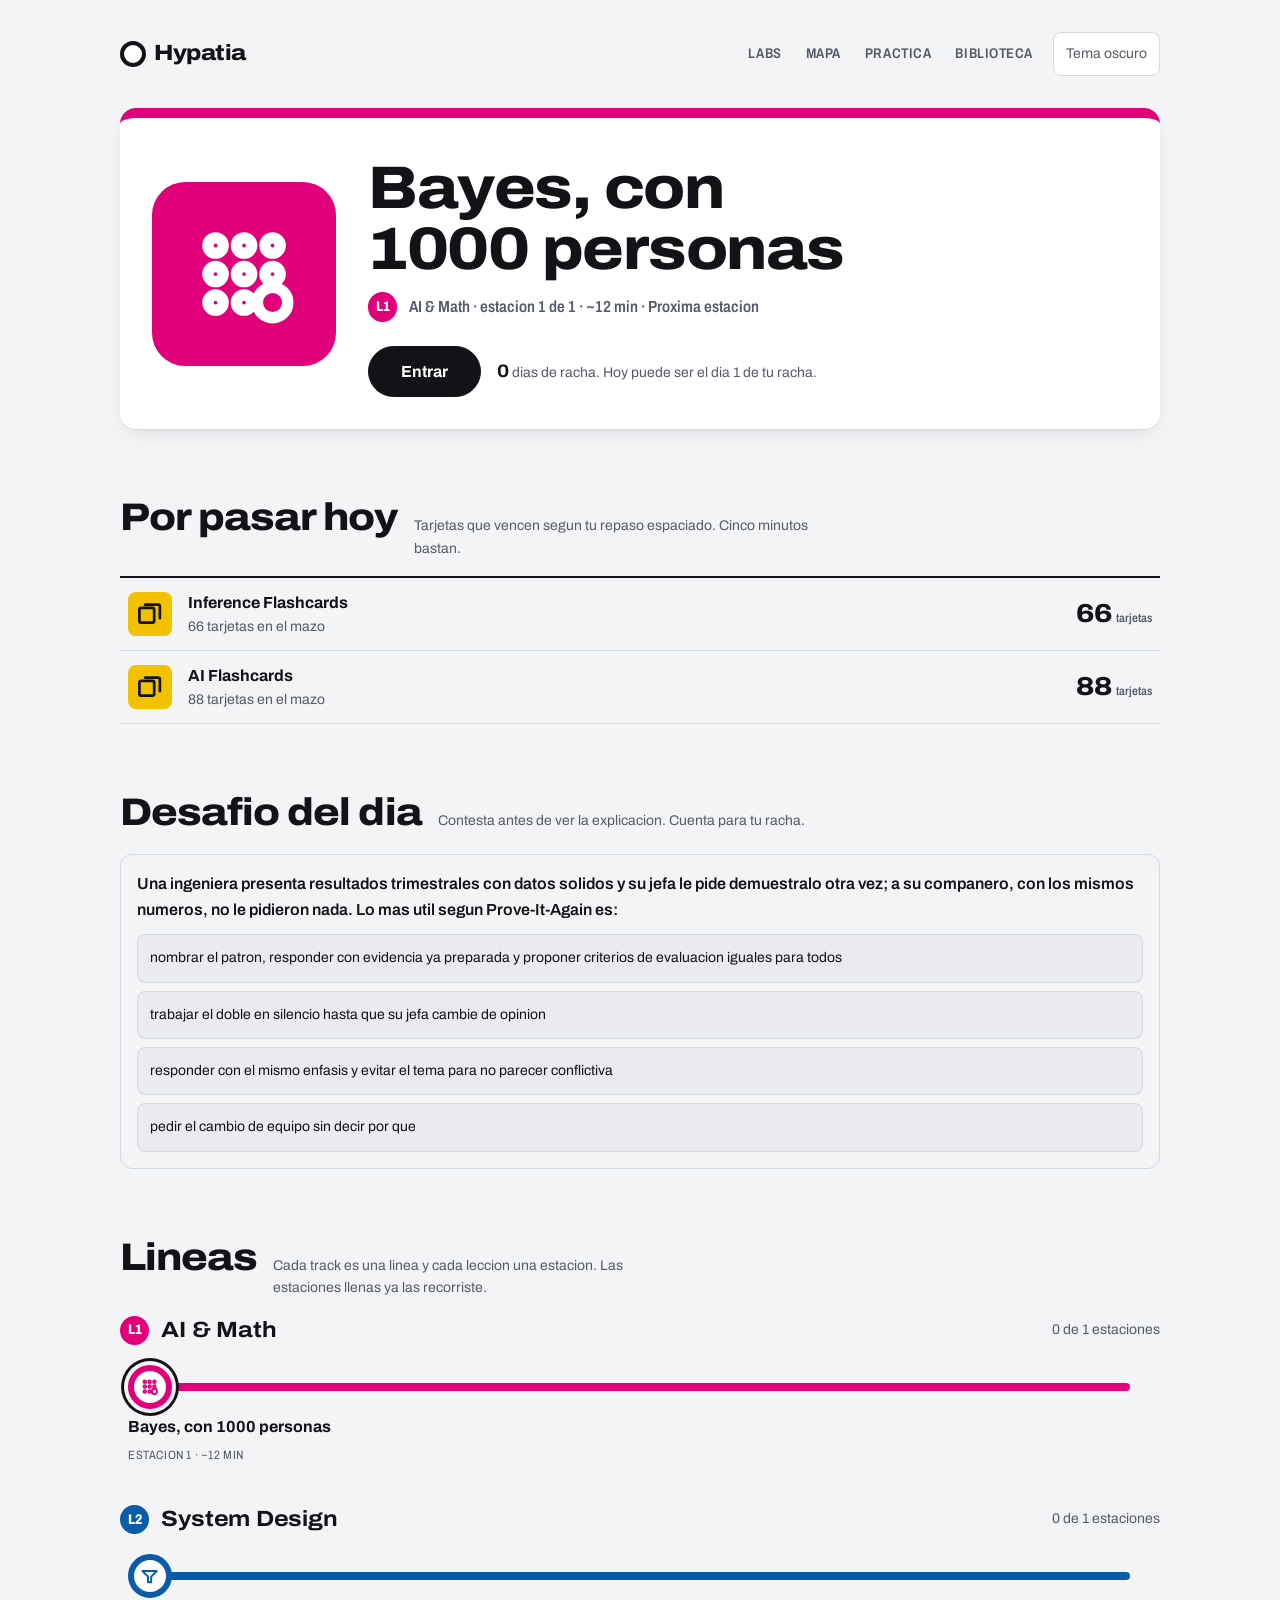
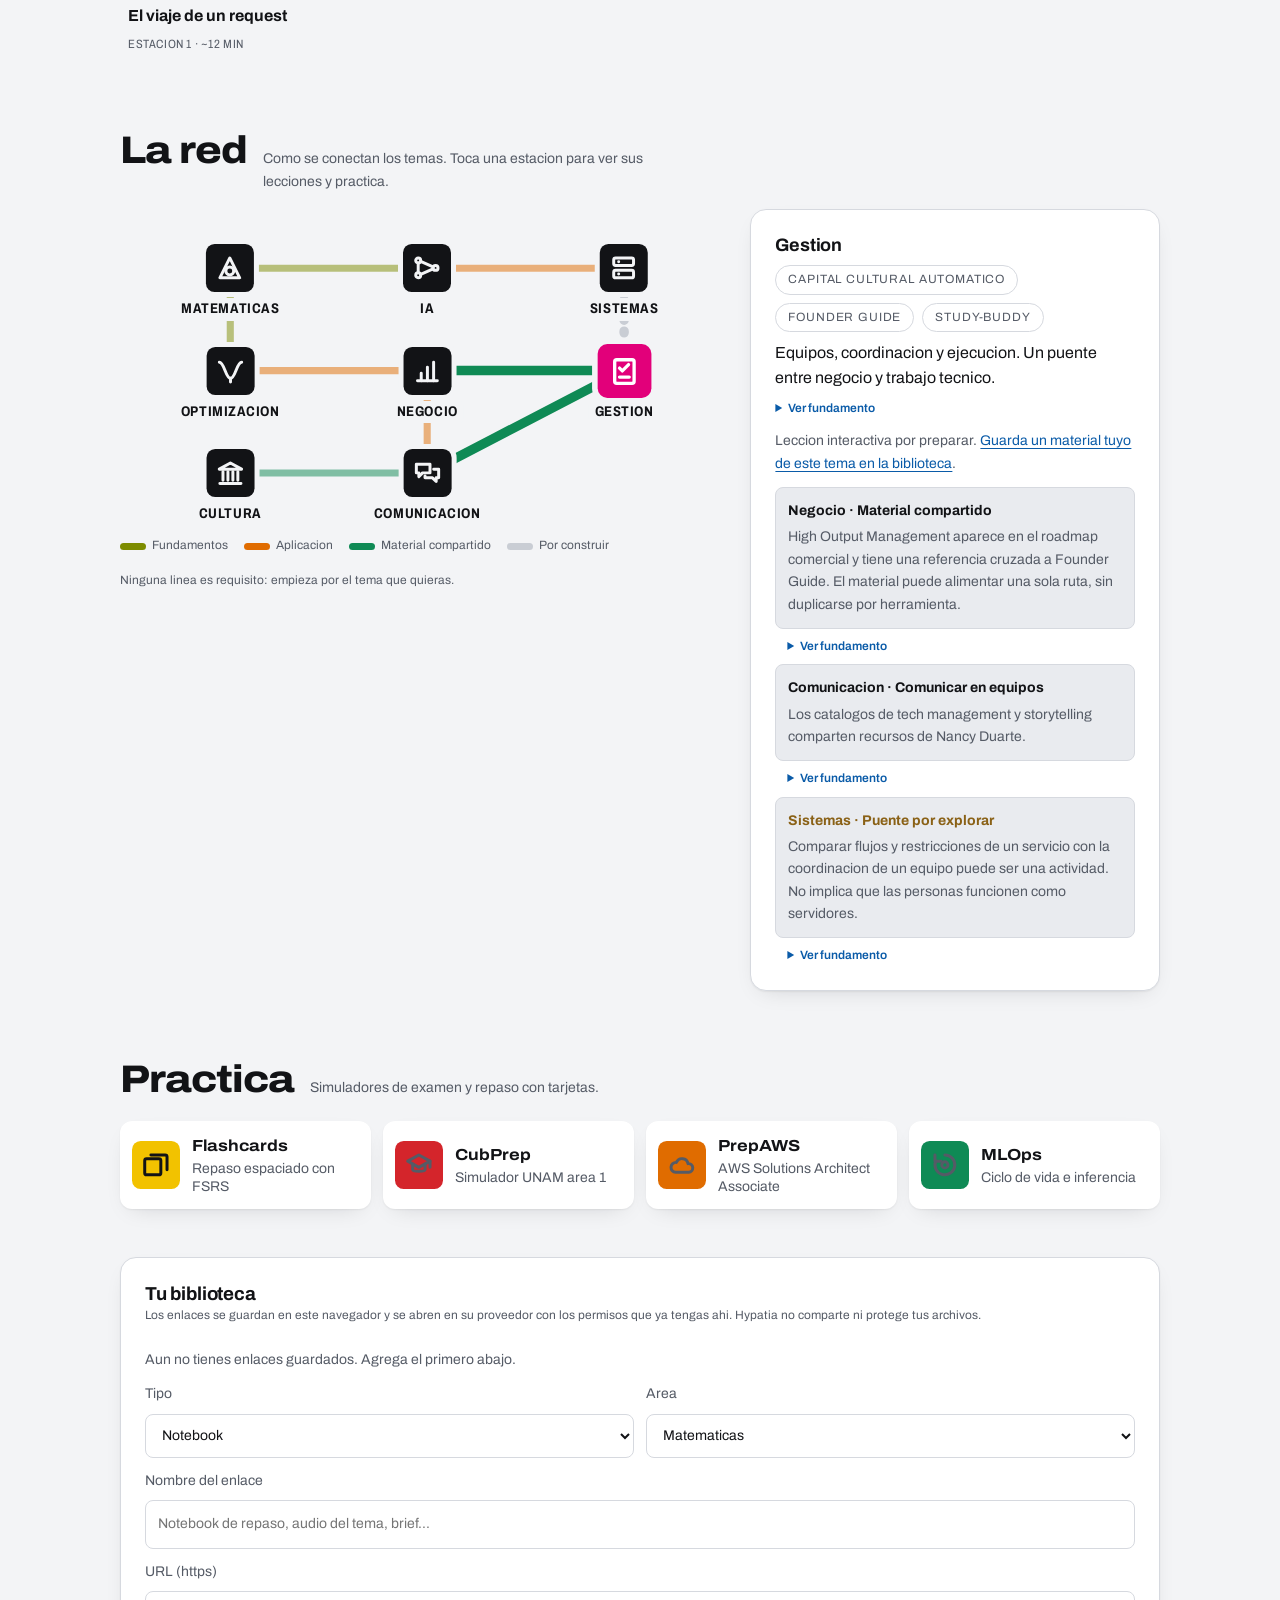
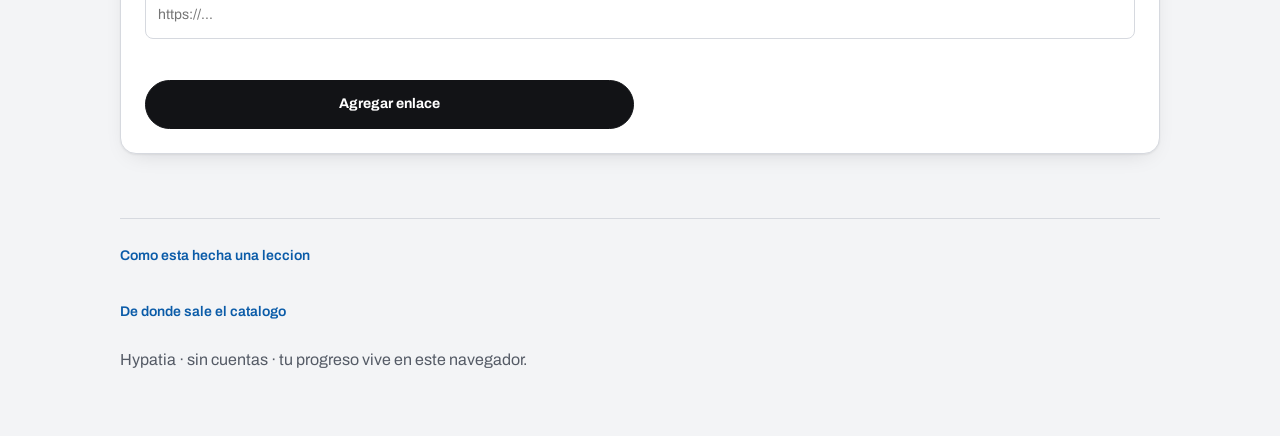
==== commit 3a0482b5: "lecciones y labs: encabezado de estacion y lineas compartidas Las lecciones abren con el pictograma " ====
--- a/index.html
+++ b/index.html
@@ -117,6 +117,7 @@
 <script src="shared/learning-state.js"></script>
 <script src="shared/pictograms.js"></script>
 <script src="shared/due.js"></script>
+<script src="shared/lines.js"></script>
 <script src="Flashcards/decks/mlops.js"></script>
 <script src="Flashcards/decks/fde.js"></script>
 <script src="shared/resources.js"></script>
@@ -220,52 +221,7 @@
   onAnswer() { LearningState.checkIn(); paintStreak(); },
 }).then(() => { document.getElementById("desafio").hidden = desafioBox.hidden; });
 
-/* Lineas: un track por linea, una estacion por leccion. */
-(function lineas() {
-  const root = document.getElementById("lineas");
-  const next = lessons.find(x => !x.rec.completed);
-  for (const t of LABS_TRACKS) {
-    const wrap = document.createElement("div");
-    wrap.style.setProperty("--line-c", `var(--${t.color})`);
-    const head = document.createElement("div");
-    head.className = "linea-head";
-    const badge = document.createElement("span");
-    badge.className = "line-badge";
-    badge.textContent = `L${t.line}`;
-    const h = document.createElement("h3");
-    h.textContent = t.name;
-    const done = t.lessons.filter(l => LearningState.getLesson(t.id, l.slug).completed).length;
-    const meta = document.createElement("span");
-    meta.className = "meta";
-    meta.textContent = `${done} de ${t.lessons.length} estaciones`;
-    head.append(badge, h, meta);
-    const ol = document.createElement("ol");
-    ol.className = "estaciones";
-    t.lessons.forEach((l, i) => {
-      const rec = LearningState.getLesson(t.id, l.slug);
-      const li = document.createElement("li");
-      li.className = "estacion" + (rec.completed ? " done" : "") + (next && next.l === l ? " proxima" : "");
-      const a = document.createElement("a");
-      a.href = `Labs/${t.id}/${l.slug}/index.html`;
-      const dot = document.createElement("span");
-      dot.className = "dot";
-      dot.appendChild(picto(`${t.id}/${l.slug}`));
-      const nm = document.createElement("span");
-      nm.className = "nm";
-      nm.textContent = l.title;
-      const st = document.createElement("span");
-      st.className = "st";
-      st.textContent = rec.completed
-        ? (rec.scoreUnknown ? "recorrida" : `recorrida · ${rec.bestCorrect}/${rec.total}`)
-        : `estacion ${i + 1} · ~${l.mins} min${rec.started ? " · en curso" : ""}`;
-      a.append(dot, nm, st);
-      li.appendChild(a);
-      ol.appendChild(li);
-    });
-    wrap.append(head, ol);
-    root.appendChild(wrap);
-  }
-})();
+StudioLines.mount(document.getElementById("lineas"), { tracks: LABS_TRACKS, root: "Labs/" });
 
 /* Terminales de practica con su pictograma. */
 for (const a of document.querySelectorAll(".terminal[data-picto]")) {
--- a/shared/studio.css
+++ b/shared/studio.css
@@ -735,3 +735,11 @@
 .terminal .picto-box { grid-row: span 2; }
 .terminal b { align-self: end; }
 .terminal span:not(.picto-box) { align-self: start; }
+.estacion-top { display: grid; grid-template-columns: auto 1fr; gap: var(--space-5); align-items: center; margin: var(--space-4) 0 var(--space-6); --pb: clamp(88px, 12vw, 128px); }
+.estacion-top h1 { font-size: clamp(2rem, 4.6vw, 3.25rem); line-height: 1.04; margin-bottom: var(--space-2); }
+.estacion-top .where { display: flex; align-items: center; gap: var(--space-2); flex-wrap: wrap; color: var(--muted); font-weight: 600; font-stretch: var(--stretch-label); }
+.estacion-top .sub { color: var(--muted); margin-top: var(--space-3); max-width: 60ch; }
+.estacion-top .picto-box.l5 { color: var(--l5-ink); }
+@media (max-width: 640px) { .estacion-top { grid-template-columns: 1fr; --pb: 72px; } }
+.estaciones { padding: 8px 8px var(--space-2); }
+.estaciones::before { left: 30px; right: 30px; top: 26px; }
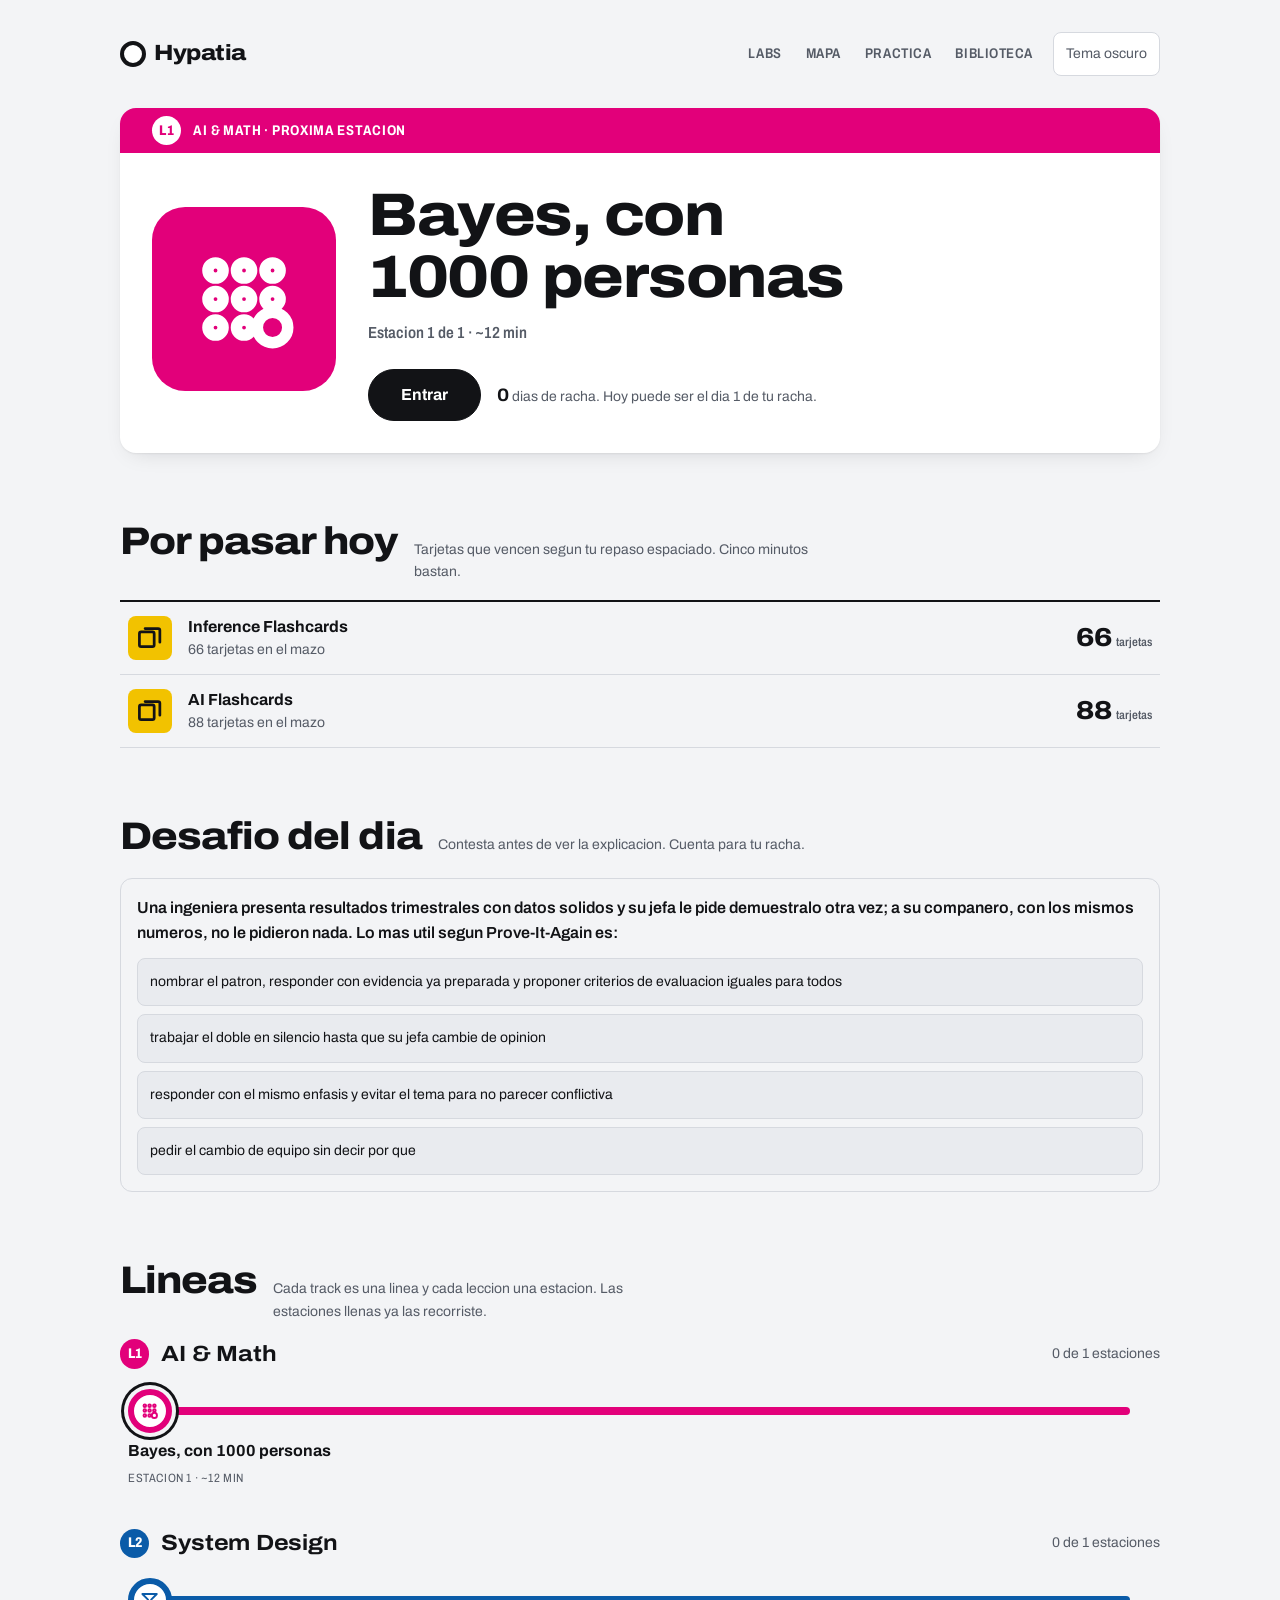
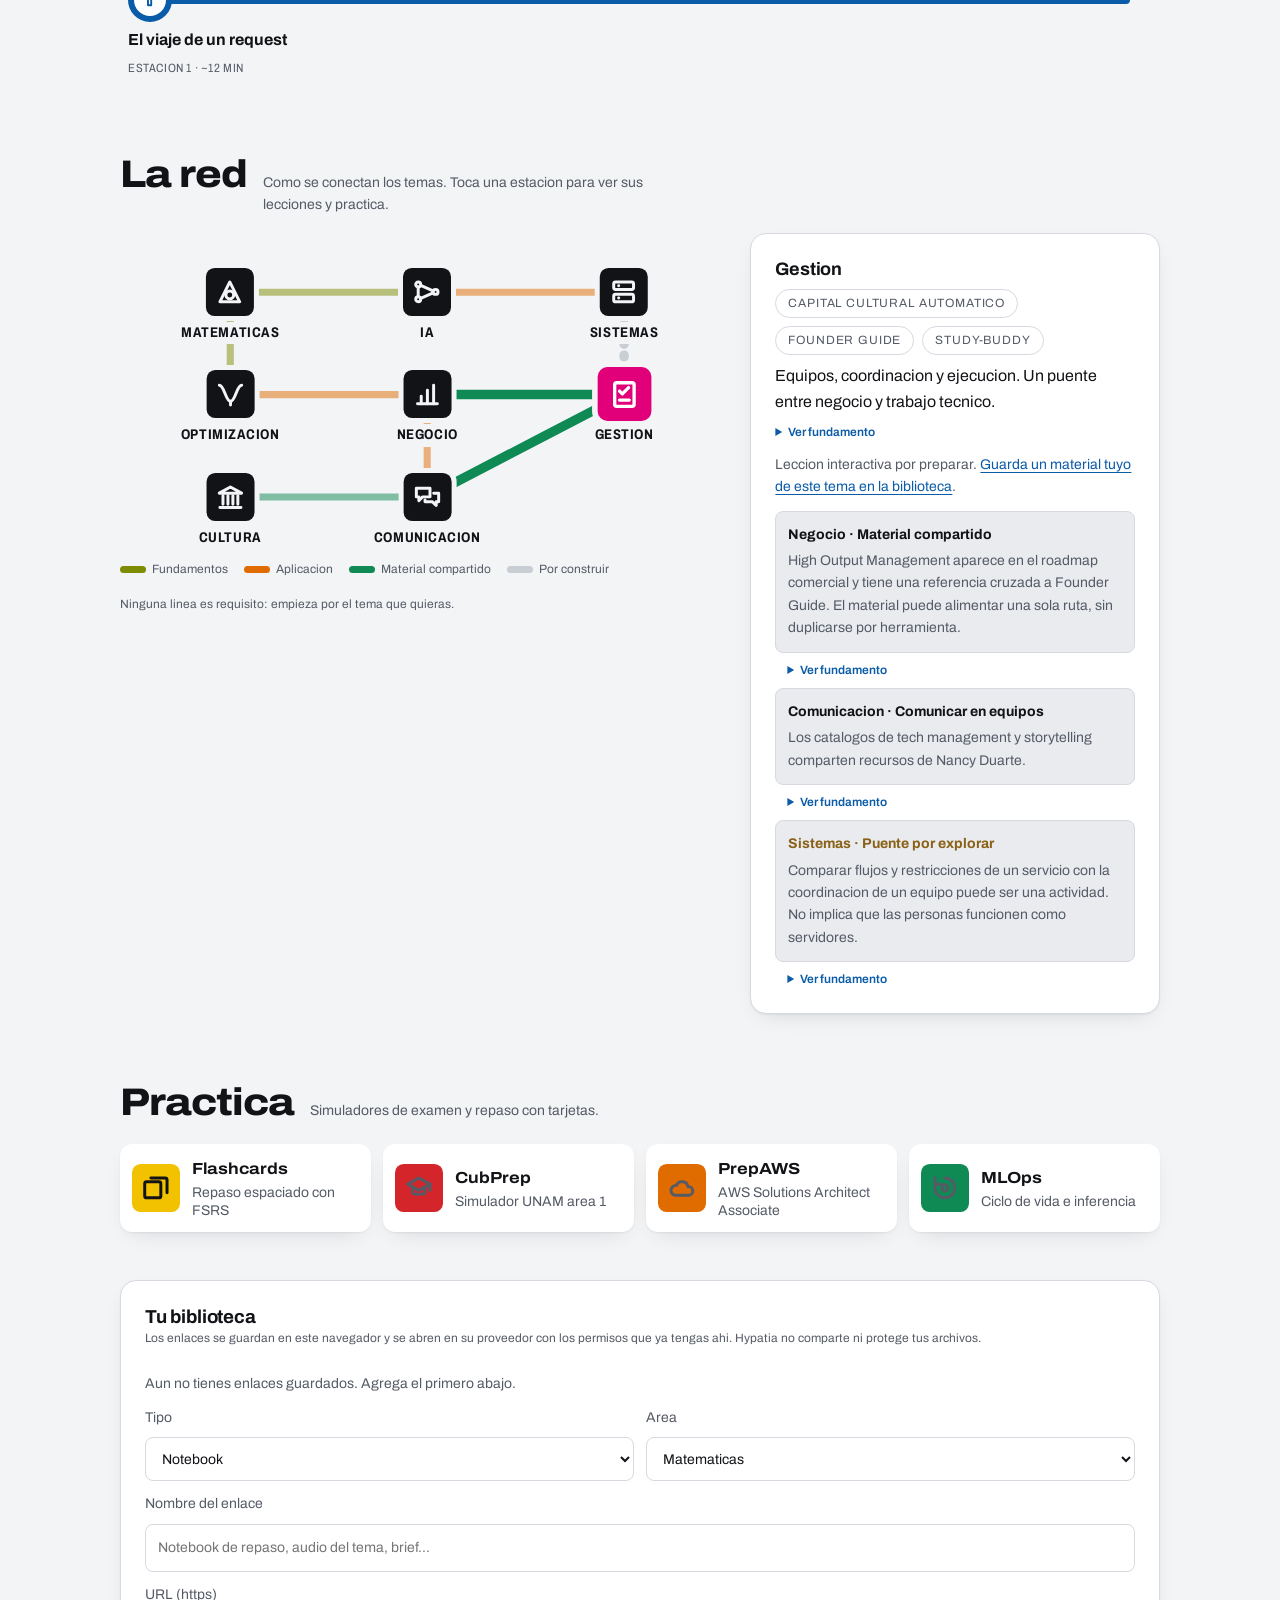
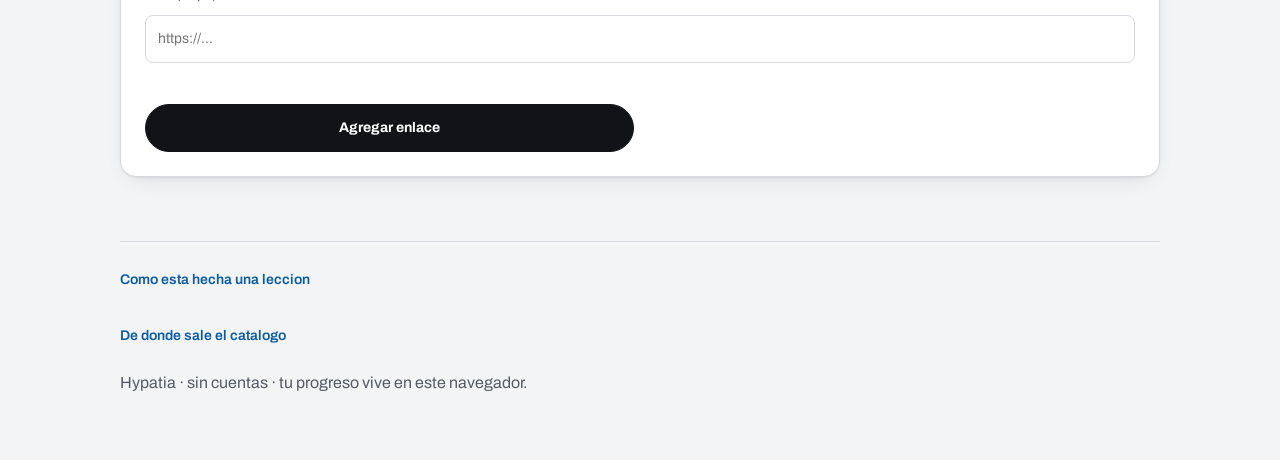
==== commit fa0f5576: "portada: banda de senaletica en Hoy y sin bordes laterales La franja de color de Hoy pasa a ser una " ====
--- a/index.html
+++ b/index.html
@@ -34,6 +34,7 @@
 
   <main id="contenido">
     <section class="hoy" id="hoy" aria-labelledby="hoy-h">
+      <p class="hoy-band" id="hoy-band">Proxima estacion</p>
       <span class="picto-box" id="hoy-picto"></span>
       <div>
         <h1 id="hoy-h">Empieza aqui</h1>
@@ -156,14 +157,16 @@
   const slot = document.getElementById("hoy-picto");
   slot.replaceWith(Object.assign(box(`${x.t.id}/${x.l.slug}`, x.t.color), { id: "hoy-picto" }));
   document.getElementById("hoy-h").textContent = x.l.title;
-  const where = document.getElementById("hoy-where");
-  where.textContent = "";
+  const n = x.t.lessons.indexOf(x.l) + 1;
+  const bandEl = document.getElementById("hoy-band");
+  bandEl.textContent = "";
   const badge = document.createElement("span");
   badge.className = "line-badge";
   badge.textContent = `L${x.t.line}`;
-  const n = x.t.lessons.indexOf(x.l) + 1;
-  const state = !pending ? "Todo recorrido, repasa a tu ritmo" : x.rec.started ? "Vas a medio camino" : "Proxima estacion";
-  where.append(badge, `${x.t.name} · estacion ${n} de ${x.t.lessons.length} · ~${x.l.mins} min · ${state}`);
+  const state = !pending ? "Todo recorrido" : x.rec.started ? "Vas a medio camino" : "Proxima estacion";
+  bandEl.append(badge, `${x.t.name} · ${state}`);
+  document.getElementById("hoy-where").textContent =
+    `Estacion ${n} de ${x.t.lessons.length} · ~${x.l.mins} min${!pending ? " · repasa a tu ritmo" : ""}`;
   const go = document.getElementById("hoy-go");
   go.href = x.href;
   go.textContent = !pending ? "Repasar" : x.rec.started ? "Retomar" : "Entrar";
--- a/shared/studio.css
+++ b/shared/studio.css
@@ -285,7 +285,7 @@
 .q .opts button:hover { border-color: var(--accent); }
 .q .opts button.ok { border-color: var(--ok); background: color-mix(in srgb, var(--ok) 10%, var(--panel)); }
 .q .opts button.no { border-color: var(--bad); background: color-mix(in srgb, var(--bad) 10%, var(--panel)); }
-.q .why { display: none; margin-top: var(--space-3); color: var(--muted); font-size: var(--text-sm); border-left: 3px solid var(--ok); padding-left: var(--space-3); }
+.q .why { display: none; margin-top: var(--space-3); color: var(--muted); font-size: var(--text-sm); background: color-mix(in srgb, var(--ok) 8%, var(--panel)); border-radius: var(--radius-ctl); padding: var(--space-3); color: var(--ink); }
 .q .why.on { display: block; }
 
 .quiz-status { margin-top: var(--space-4); font-size: var(--text-sm); color: var(--muted); }
@@ -632,7 +632,7 @@
   align-items: center; margin: var(--space-4) 0 var(--space-7);
   padding: var(--space-6); border-radius: var(--radius-panel);
   background: var(--panel); box-shadow: var(--shadow);
-  border-top: 10px solid var(--line-c, var(--ink));
+  overflow: hidden; padding-top: 0;
 }
 .hoy h1 { font-size: clamp(2rem, 5.2vw, 3.75rem); line-height: 1.02; margin: var(--space-2) 0 var(--space-3); }
 .hoy .where { display: flex; align-items: center; gap: var(--space-3); flex-wrap: wrap; color: var(--muted); font-weight: 600; font-stretch: var(--stretch-label); }
@@ -743,3 +743,11 @@
 @media (max-width: 640px) { .estacion-top { grid-template-columns: 1fr; --pb: 72px; } }
 .estaciones { padding: 8px 8px var(--space-2); }
 .estaciones::before { left: 30px; right: 30px; top: 26px; }
+.hoy-band {
+  grid-column: 1 / -1; margin: 0 calc(-1 * var(--space-6)); padding: var(--space-2) var(--space-6);
+  background: var(--line-c, var(--ink)); color: var(--l-ink);
+  display: flex; align-items: center; gap: var(--space-3); flex-wrap: wrap;
+  font-weight: 700; font-stretch: var(--stretch-label); text-transform: uppercase; letter-spacing: 0.05em; font-size: var(--text-sm);
+}
+.hoy-band .line-badge { background: var(--l-ink); color: var(--line-c, var(--ink)); }
+@media (max-width: 640px) { .hoy-band { margin: 0 calc(-1 * var(--space-5)); padding: var(--space-2) var(--space-5); } }
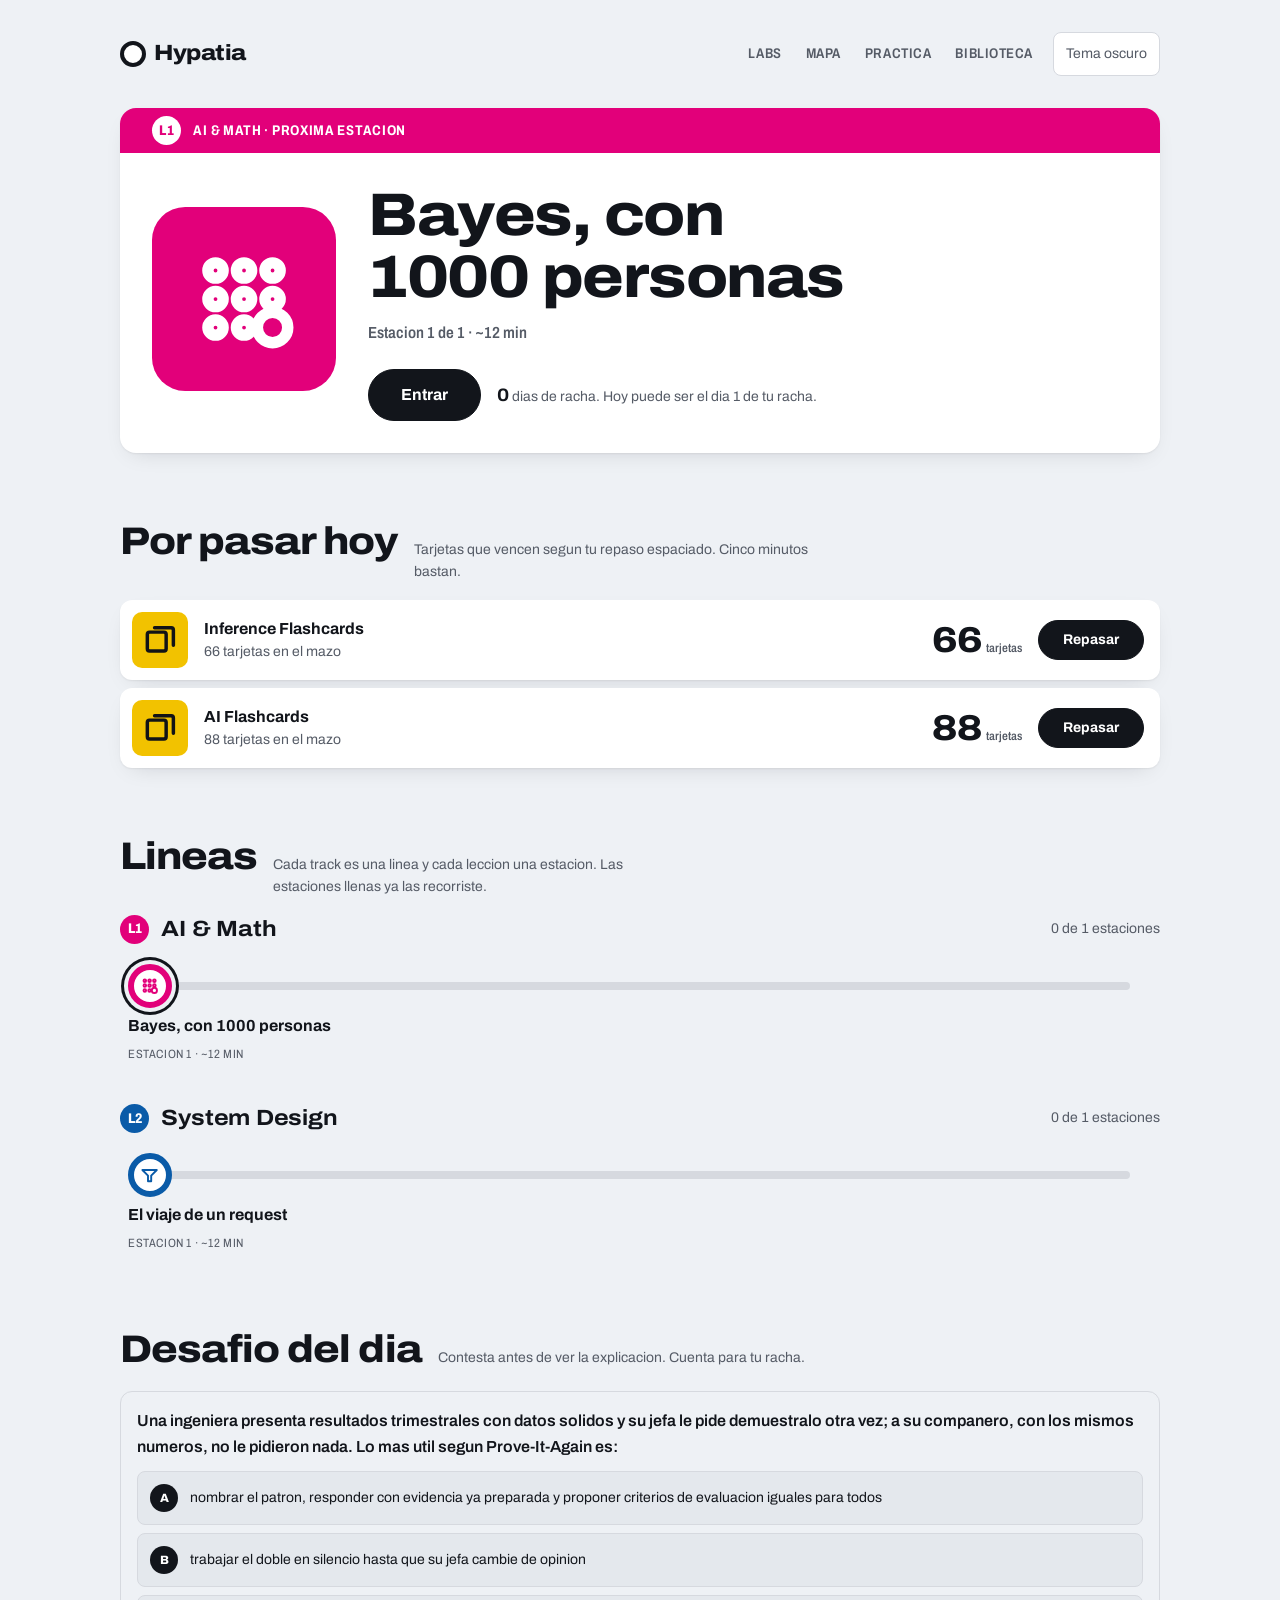
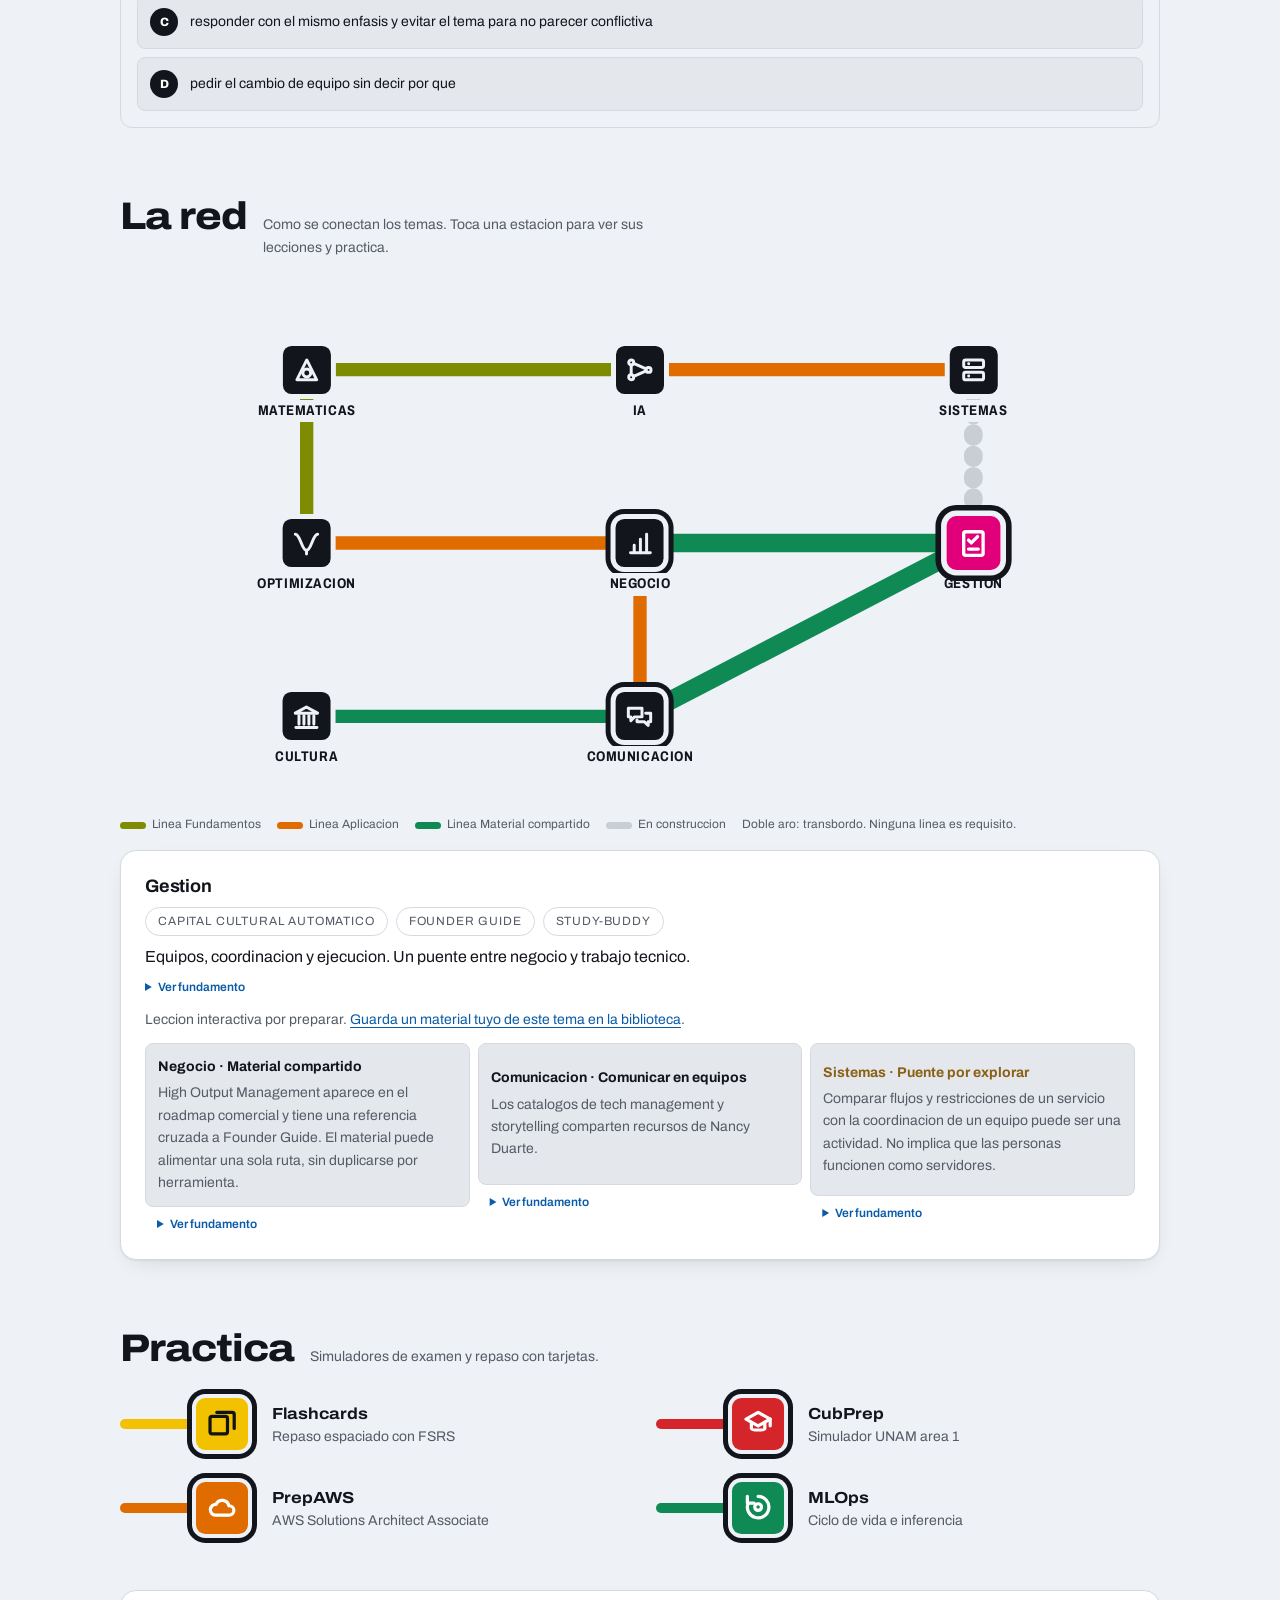
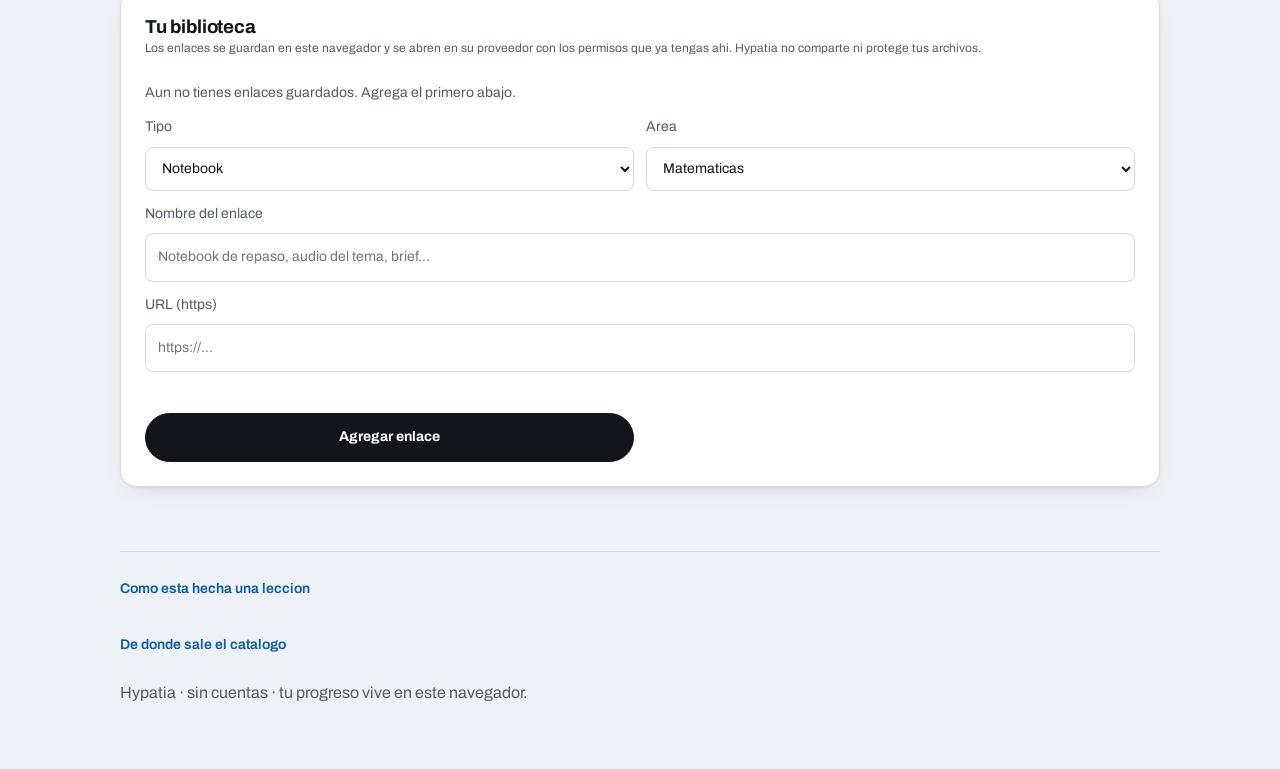
==== commit dafa9740: "red: tramo pintado por progreso, salidas, transbordos y terminales La linea se pinta solo hasta la u" ====
--- a/index.html
+++ b/index.html
@@ -54,14 +54,6 @@
       <ul class="anden" id="anden"></ul>
     </section>
 
-    <section id="desafio" aria-labelledby="desafio-h" hidden>
-      <div class="red-h">
-        <h2 id="desafio-h">Desafio del dia</h2>
-        <p>Contesta antes de ver la explicacion. Cuenta para tu racha.</p>
-      </div>
-      <div id="desafio-box" hidden></div>
-    </section>
-
     <section id="lecciones" aria-labelledby="lec-h">
       <div class="red-h">
         <h2 id="lec-h">Lineas</h2>
@@ -74,6 +66,14 @@
           <li><a href="Labs/system-design/01-bottleneck/index.html">El viaje de un request</a></li>
         </ul>
       </noscript>
+    </section>
+
+    <section id="desafio" aria-labelledby="desafio-h" hidden>
+      <div class="red-h">
+        <h2 id="desafio-h">Desafio del dia</h2>
+        <p>Contesta antes de ver la explicacion. Cuenta para tu racha.</p>
+      </div>
+      <div id="desafio-box" hidden></div>
     </section>
 
     <section id="mapa" aria-labelledby="mapa-h">
@@ -163,7 +163,7 @@
   const badge = document.createElement("span");
   badge.className = "line-badge";
   badge.textContent = `L${x.t.line}`;
-  const state = !pending ? "Todo recorrido" : x.rec.started ? "Vas a medio camino" : "Proxima estacion";
+  const state = !pending ? "Todo recorrido" : x.rec.started ? "En curso" : "Proxima estacion";
   bandEl.append(badge, `${x.t.name} · ${state}`);
   document.getElementById("hoy-where").textContent =
     `Estacion ${n} de ${x.t.lessons.length} · ~${x.l.mins} min${!pending ? " · repasa a tu ritmo" : ""}`;
@@ -203,7 +203,10 @@
     const u = document.createElement("small");
     u.textContent = r.due === 1 ? "tarjeta" : "tarjetas";
     num.appendChild(u);
-    a.append(box("flashcards", "l5"), t, num);
+    const go = document.createElement("span");
+    go.className = "btn primary";
+    go.textContent = r.due ? "Repasar" : "Ver";
+    a.append(box("flashcards", "l5", "56px"), t, num, go);
     li.appendChild(a);
     ul.appendChild(li);
   }
@@ -228,6 +231,7 @@
 
 /* Terminales de practica con su pictograma. */
 for (const a of document.querySelectorAll(".terminal[data-picto]")) {
+  a.style.setProperty("--line-c", `var(--${a.dataset.line})`);
   a.prepend(box(a.dataset.picto, a.dataset.line));
 }
 
--- a/shared/studio.css
+++ b/shared/studio.css
@@ -751,3 +751,75 @@
 }
 .hoy-band .line-badge { background: var(--l-ink); color: var(--line-c, var(--ink)); }
 @media (max-width: 640px) { .hoy-band { margin: 0 calc(-1 * var(--space-5)); padding: var(--space-2) var(--space-5); } }
+
+/* ===== Ronda de correcciones ===== */
+/* Firma: la linea se pinta solo hasta la ultima estacion recorrida */
+.estaciones::before { background: var(--line); }
+.estaciones::after {
+  content: ""; position: absolute; left: 30px; top: 26px; height: 8px; border-radius: 4px;
+  width: calc((100% - 60px) * var(--done, 0)); background: var(--line-c);
+  transition: width 900ms cubic-bezier(.16,1,.3,1);
+}
+.estacion { position: relative; z-index: 1; }
+.linea-head h3 + .meta { font-variant-numeric: tabular-nums; }
+
+/* Por pasar hoy: salidas con letrero */
+.anden { border-top: 0; display: grid; gap: var(--space-2); }
+.anden li { border: 0; }
+.anden a {
+  grid-template-columns: auto 1fr auto auto; background: var(--panel); border-radius: var(--radius-md);
+  padding: var(--space-3) var(--space-4) var(--space-3) var(--space-3); box-shadow: var(--shadow); min-height: 80px;
+}
+.anden .n { font-size: var(--text-3xl); line-height: 1; }
+.anden .btn { min-height: 40px; padding: var(--space-2) var(--space-5); }
+.anden a:hover { background: var(--panel); }
+.anden a:hover .btn { background: var(--l5); border-color: var(--l5); color: var(--l5-ink); }
+
+/* Mapa: lineas a color pleno y transbordos */
+.map-edge.dim { opacity: 1; }
+.map-edge { stroke-width: 10; }
+.map-edge.on { stroke-width: 14; }
+.map-stage .map-node.transfer .picto-box { box-shadow: 0 0 0 5px var(--bg), 0 0 0 10px var(--ink); }
+.map-list .map-node .picto-box { background: var(--pill); color: var(--pill-ink); }
+@media (min-width: 1000px) {
+  .map-cols { grid-template-columns: 1fr; }
+  .map-cols .map-detail { position: static; }
+  .map-detail .map-neighbors { grid-template-columns: repeat(auto-fit, minmax(260px, 1fr)); }
+}
+/* La red tambien en movil: diagrama escalado, sin lista de botones */
+@media (max-width: 767px) {
+  .map-stage { display: block; }
+  .map-list { display: none; }
+  .map-stage .map-node .picto-box { --pb: 30px; box-shadow: 0 0 0 3px var(--bg); }
+  .map-stage .map-node.transfer .picto-box { box-shadow: 0 0 0 3px var(--bg), 0 0 0 6px var(--ink); }
+  .map-stage .map-node { transform: translate(-50%, -15px); gap: 3px; }
+  .map-stage .map-node .nm { font-size: 9px; letter-spacing: 0.02em; padding: 0 2px; }
+  .map-edge { stroke-width: 8; }
+  .map-stage { aspect-ratio: 780 / 430; }
+}
+
+/* Practica: cada simulador es la terminal de su linea */
+.terminales { grid-template-columns: repeat(auto-fit, minmax(300px, 1fr)); gap: var(--space-4) var(--space-6); }
+.terminal { background: none; box-shadow: none; padding: var(--space-2) 0; grid-template-columns: 64px auto 1fr; --pb: 52px; }
+.terminal::before { content: ""; grid-row: span 2; align-self: center; height: 10px; border-radius: 5px 0 0 5px; background: var(--line-c); margin-right: -14px; }
+.terminal .picto-box { grid-row: span 2; grid-column: 2; box-shadow: 0 0 0 4px var(--bg), 0 0 0 9px var(--ink); margin-right: var(--space-3); }
+.terminal b, .terminal span:not(.picto-box) { grid-column: 3; }
+
+/* Desafio: opciones con letra de anden */
+.q .opts { counter-reset: opt; }
+.q .opts button { display: flex; align-items: center; gap: var(--space-3); text-align: left; }
+.q .opts button::before {
+  counter-increment: opt; content: counter(opt, upper-alpha); flex: none;
+  display: inline-grid; place-items: center; width: 28px; height: 28px; border-radius: 50%;
+  background: var(--pill); color: var(--pill-ink); font-weight: 800; font-size: var(--text-xs);
+}
+.q .opts button.ok::before { background: var(--ok); color: #fff; }
+.q .opts button.no::before { background: var(--bad); color: #fff; }
+.terminal .picto-box { color: var(--l-ink); }
+.terminal .picto-box.l5 { color: var(--l5-ink); }
+.terminales { grid-template-columns: repeat(auto-fit, minmax(min(100%, 400px), 1fr)); }
+@media (max-width: 560px) {
+  .anden a { grid-template-columns: auto 1fr auto; }
+  .anden .btn { display: none; }
+  .anden .t { min-width: 0; overflow-wrap: anywhere; }
+}
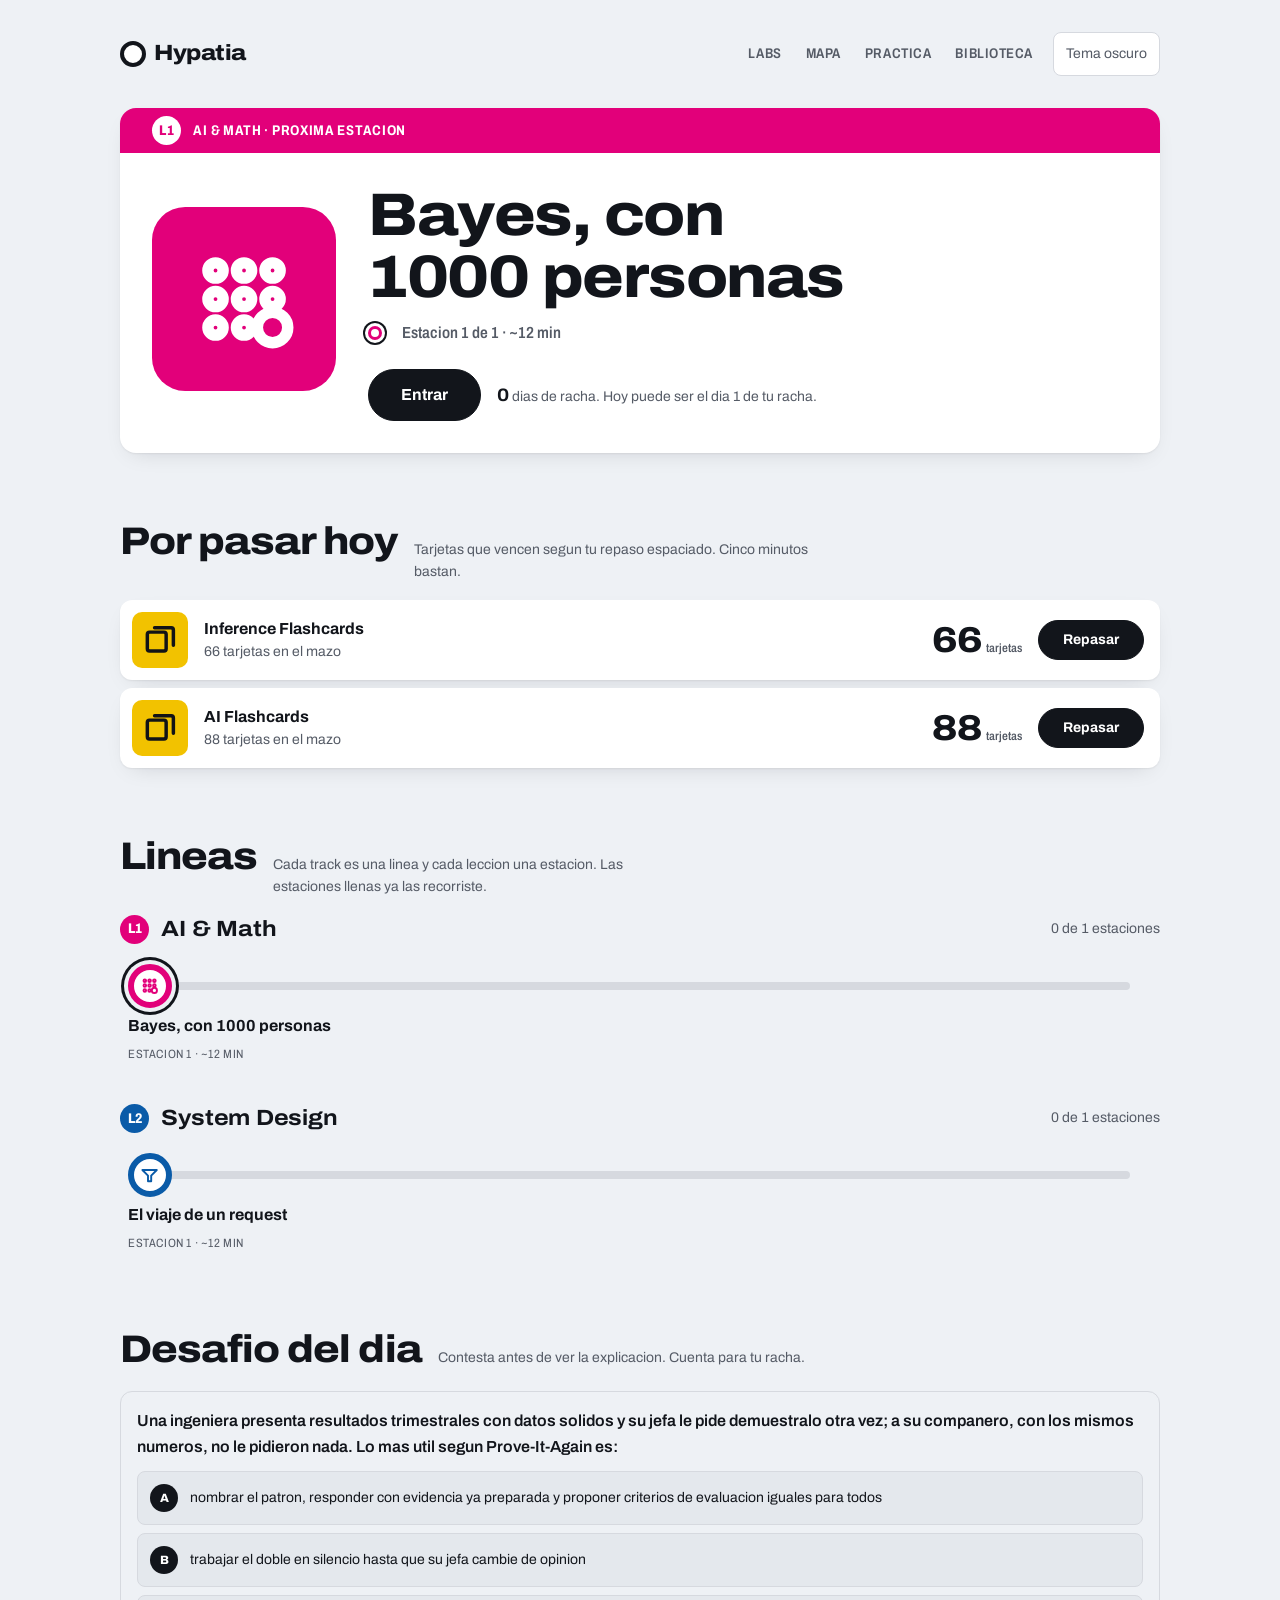
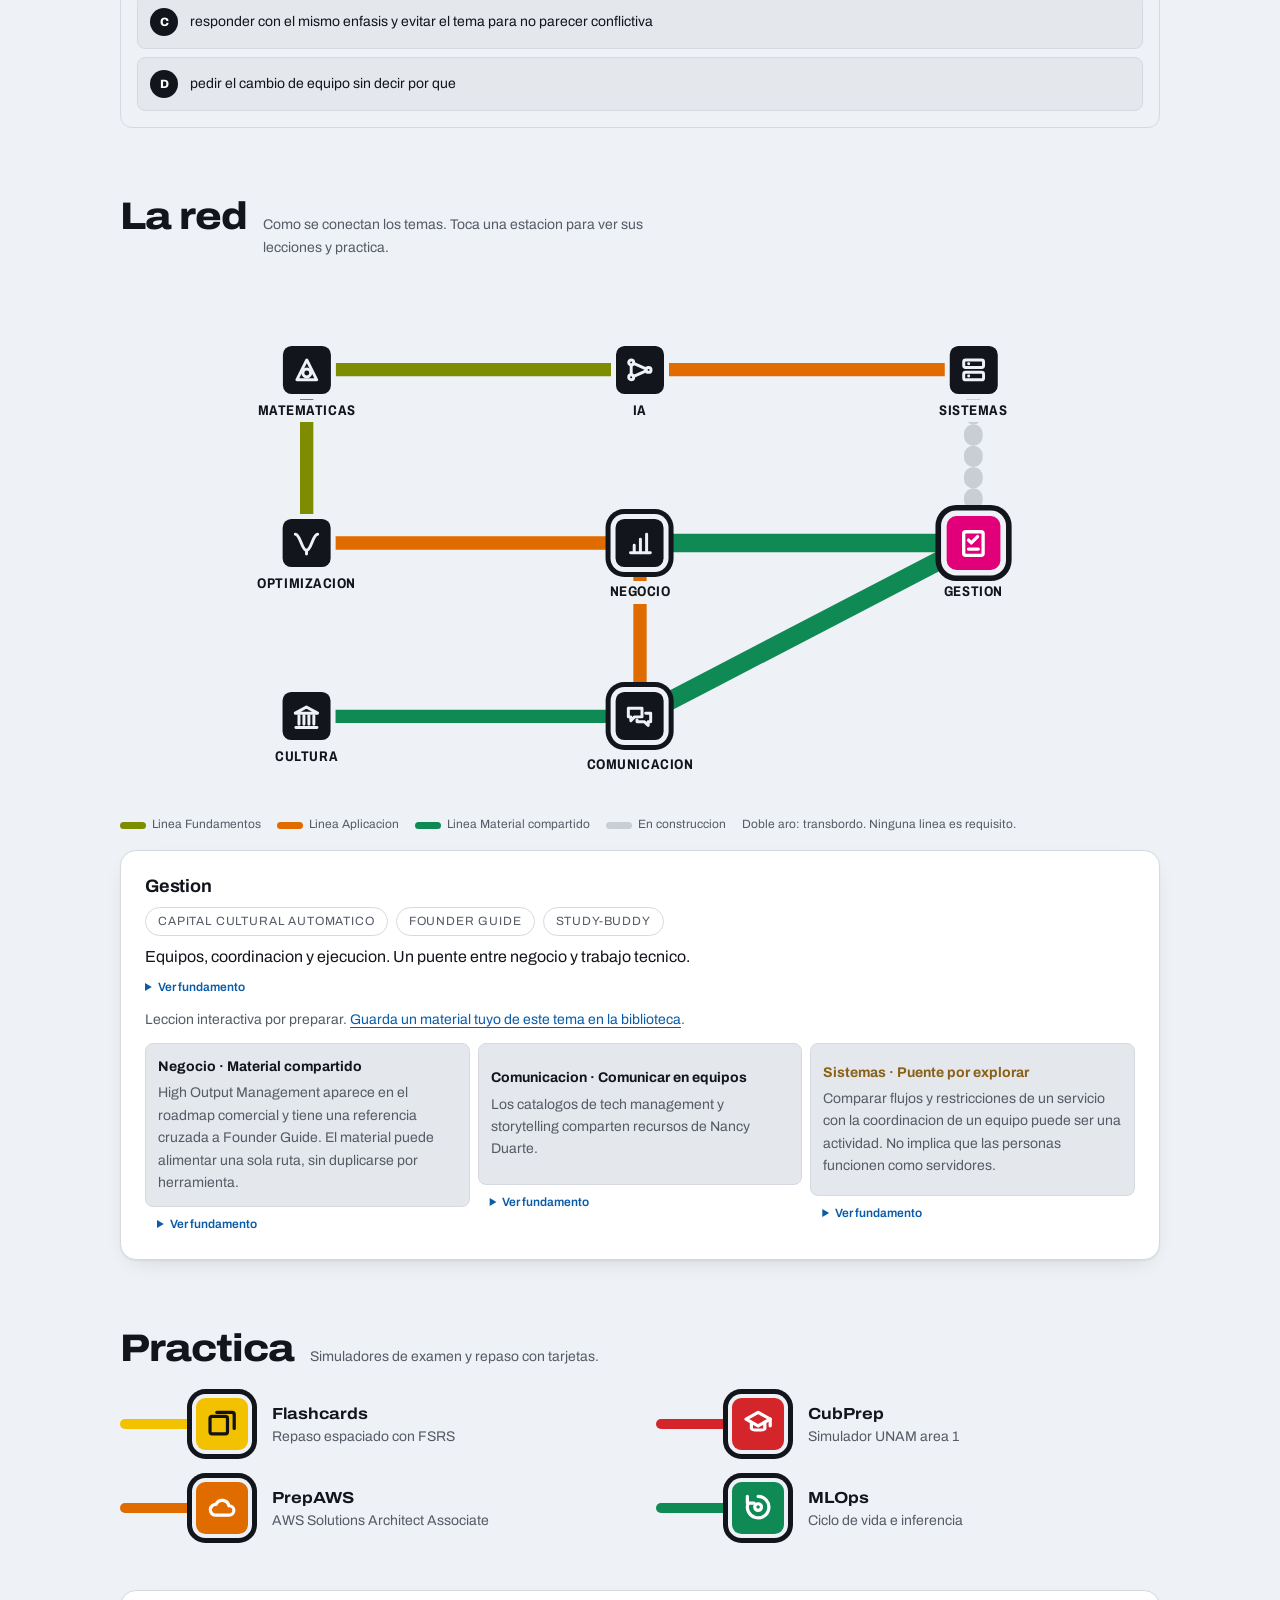
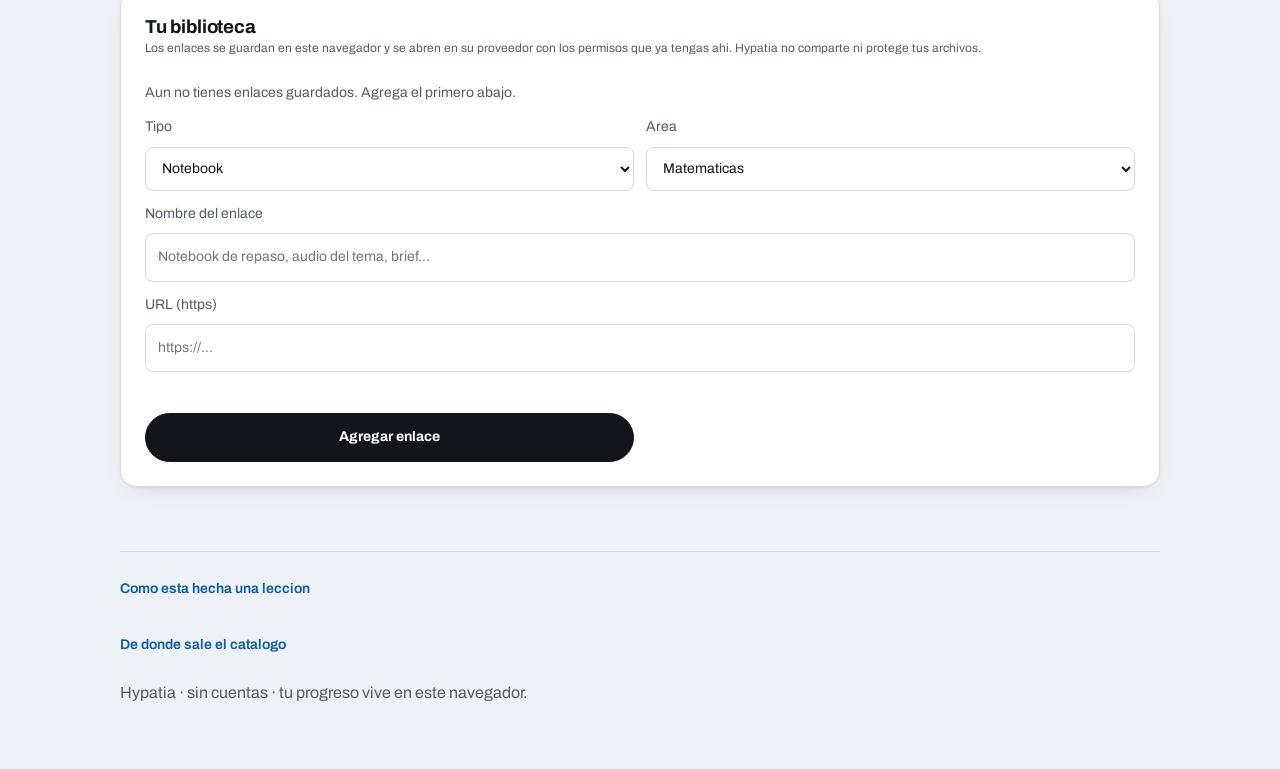
==== commit d6f6fb07: "portada: mini linea en Hoy y etiquetas del mapa legibles La banda de Hoy muestra las estaciones del " ====
--- a/index.html
+++ b/index.html
@@ -165,8 +165,18 @@
   badge.textContent = `L${x.t.line}`;
   const state = !pending ? "Todo recorrido" : x.rec.started ? "En curso" : "Proxima estacion";
   bandEl.append(badge, `${x.t.name} · ${state}`);
-  document.getElementById("hoy-where").textContent =
-    `Estacion ${n} de ${x.t.lessons.length} · ~${x.l.mins} min${!pending ? " · repasa a tu ritmo" : ""}`;
+  const whereEl = document.getElementById("hoy-where");
+  whereEl.textContent = "";
+  const mini = document.createElement("ol");
+  mini.className = "mini-linea";
+  mini.setAttribute("aria-hidden", "true");
+  for (const l of x.t.lessons) {
+    const d = document.createElement("li");
+    if (LearningState.getLesson(x.t.id, l.slug).completed) d.className = "done";
+    if (l === x.l) d.className += " aqui";
+    mini.appendChild(d);
+  }
+  whereEl.append(mini, `Estacion ${n} de ${x.t.lessons.length} · ~${x.l.mins} min${!pending ? " · repasa a tu ritmo" : ""}`);
   const go = document.getElementById("hoy-go");
   go.href = x.href;
   go.textContent = !pending ? "Repasar" : x.rec.started ? "Retomar" : "Entrar";
--- a/shared/studio.css
+++ b/shared/studio.css
@@ -823,3 +823,16 @@
   .anden .btn { display: none; }
   .anden .t { min-width: 0; overflow-wrap: anywhere; }
 }
+/* Mini linea "estas aqui" dentro de Hoy */
+.mini-linea { list-style: none; margin: 0 var(--space-2) 0 0; padding: 0; display: inline-flex; align-items: center; position: relative; gap: 22px; }
+.mini-linea::before { content: ""; position: absolute; left: 6px; right: 6px; height: 5px; border-radius: 3px; background: var(--line-c); }
+.mini-linea li { position: relative; width: 14px; height: 14px; border-radius: 50%; background: var(--panel); border: 3px solid var(--line-c); }
+.mini-linea li.done { background: var(--line-c); }
+.mini-linea li.aqui { box-shadow: 0 0 0 3px var(--panel), 0 0 0 5px var(--ink); }
+.hoy .where { gap: var(--space-3); }
+/* Transbordo: etiqueta libre del doble aro */
+.map-stage .map-node.transfer { gap: 14px; }
+@media (max-width: 767px) {
+  .map-stage .map-node .nm { font-size: 11px; letter-spacing: 0; }
+  .map-stage .map-node.transfer { gap: 8px; }
+}
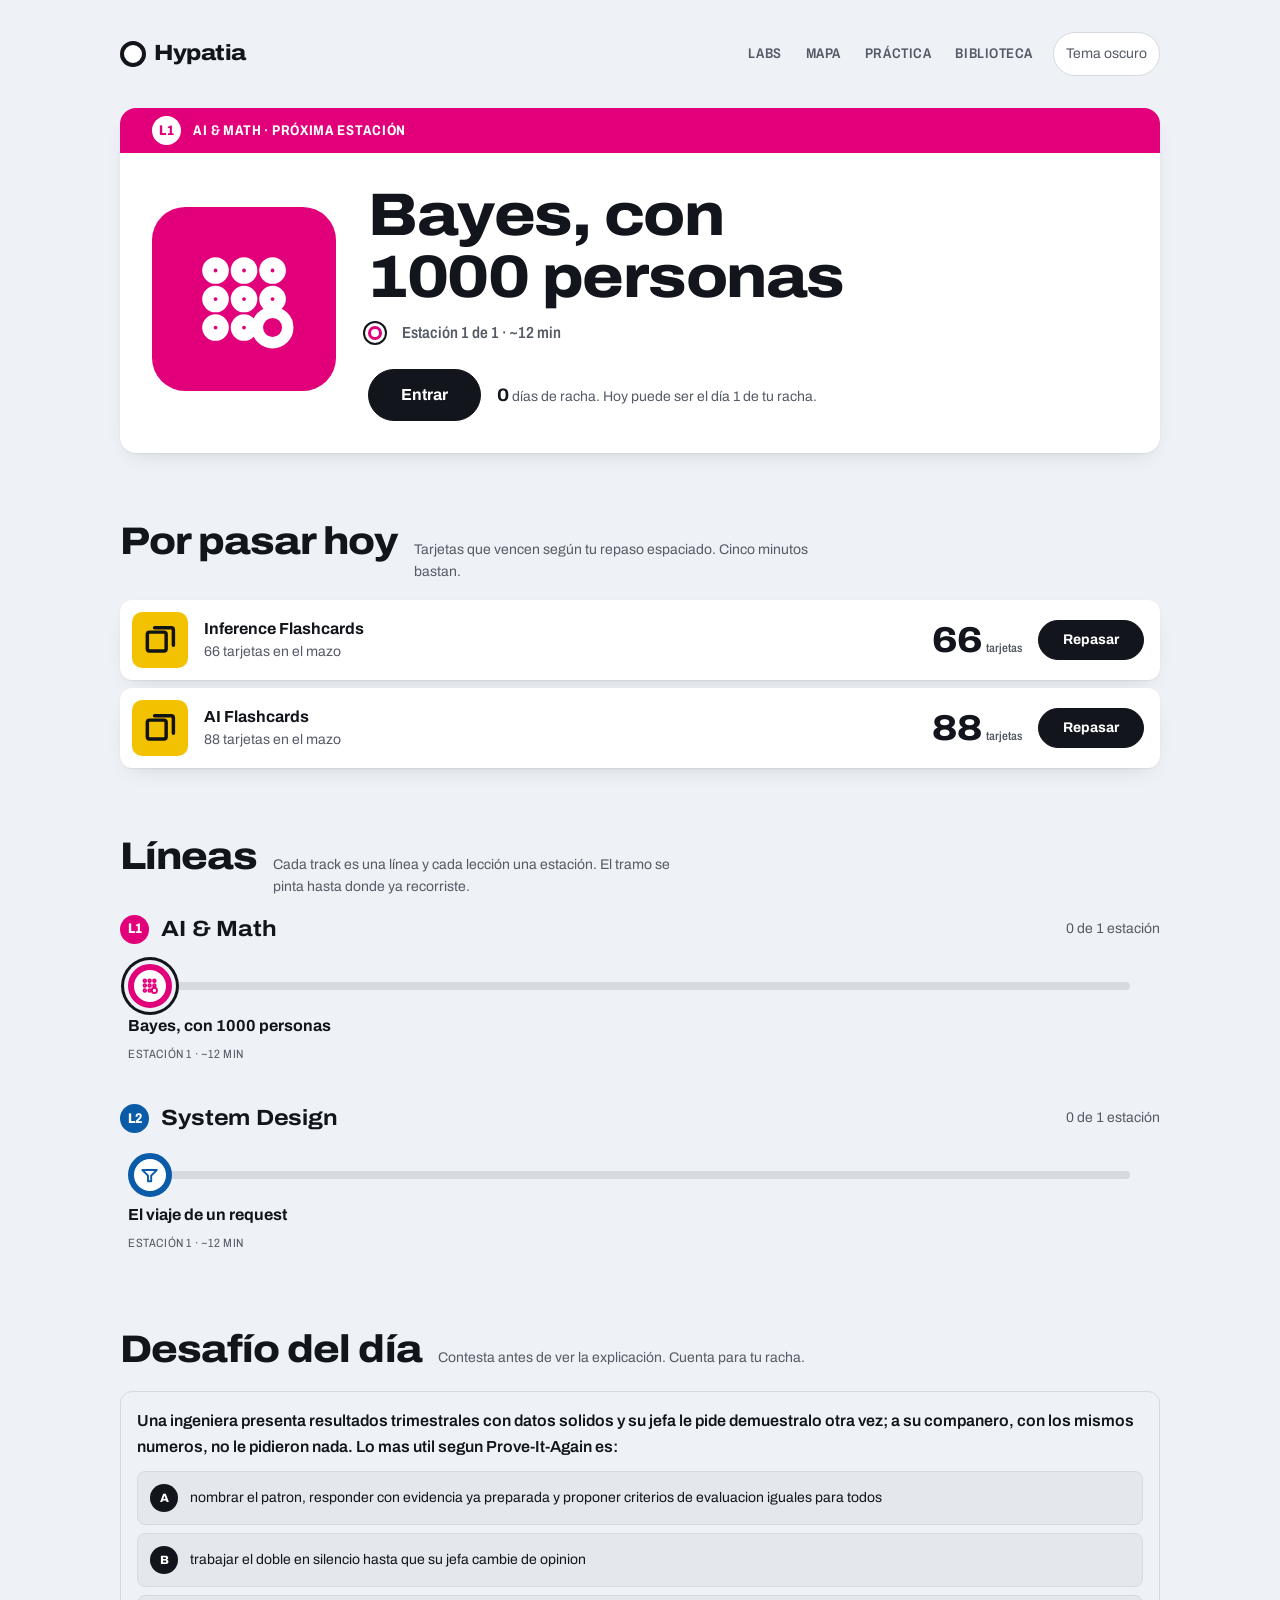
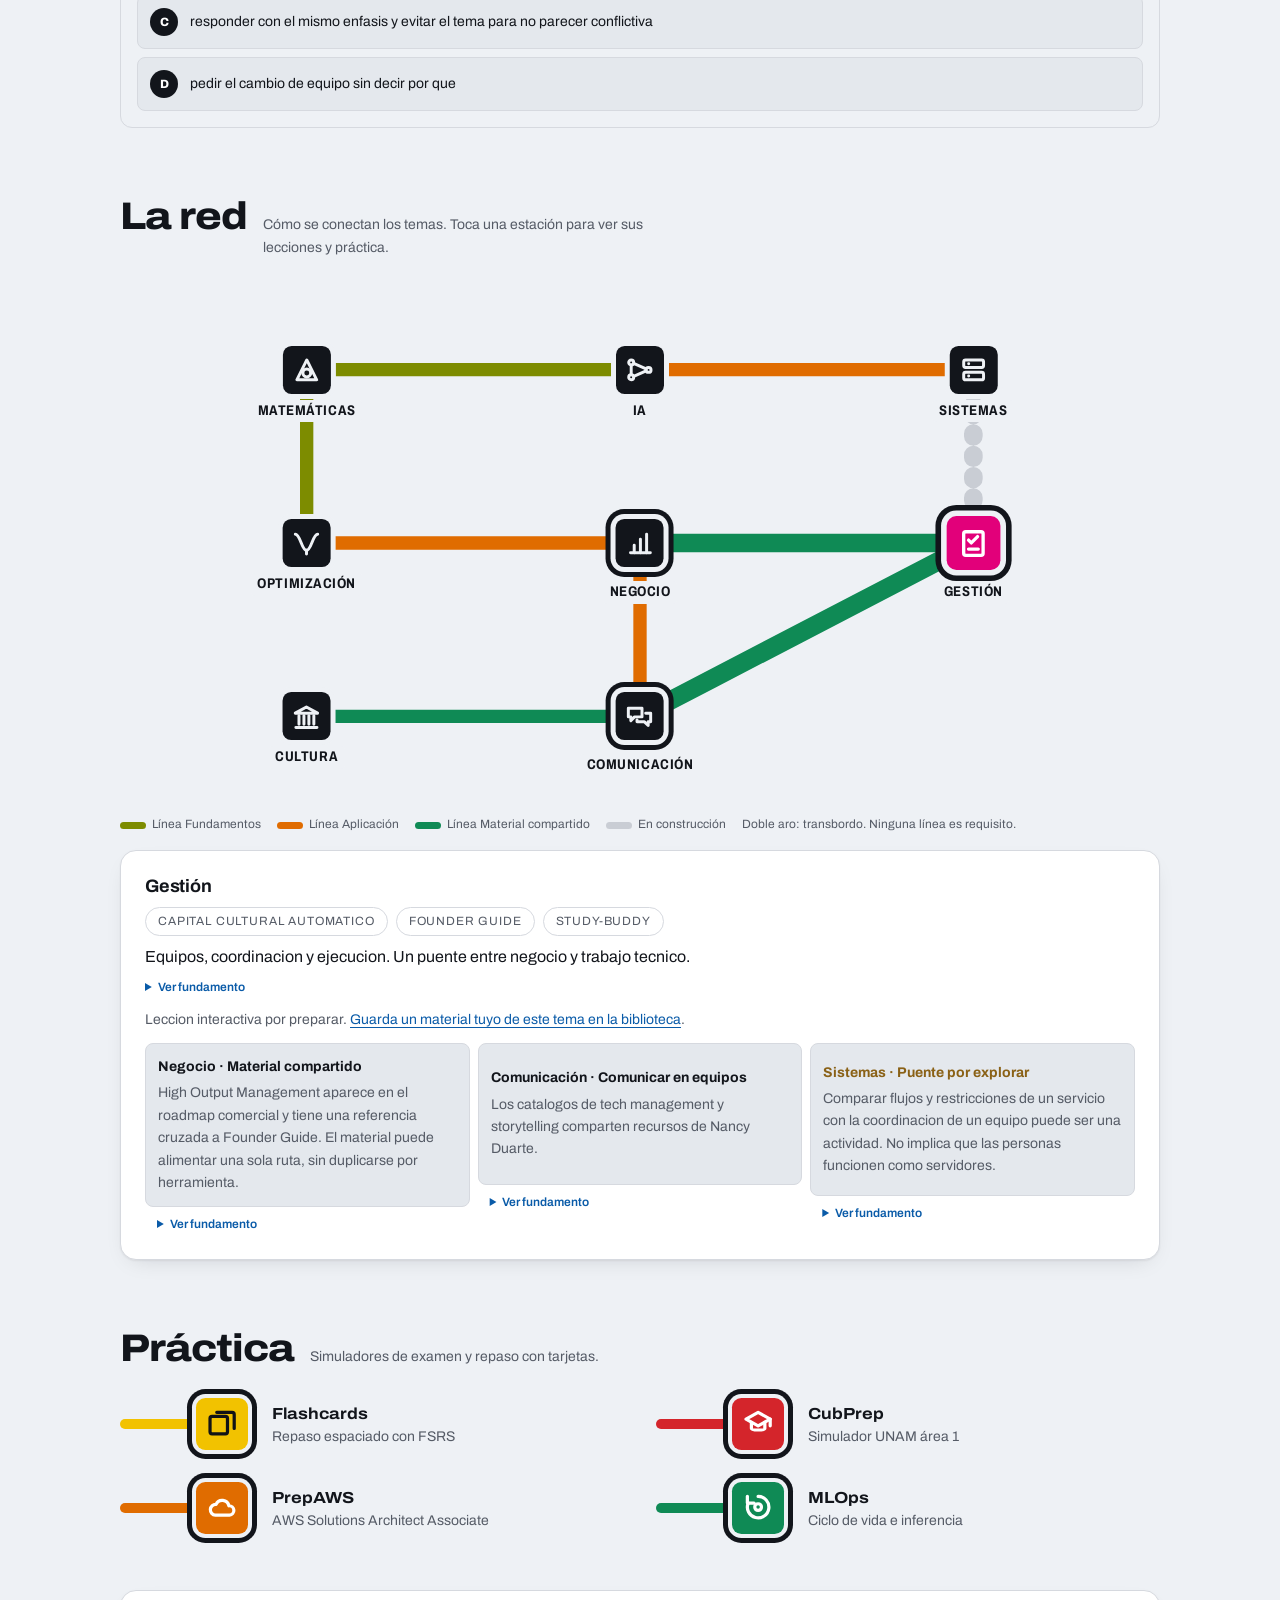
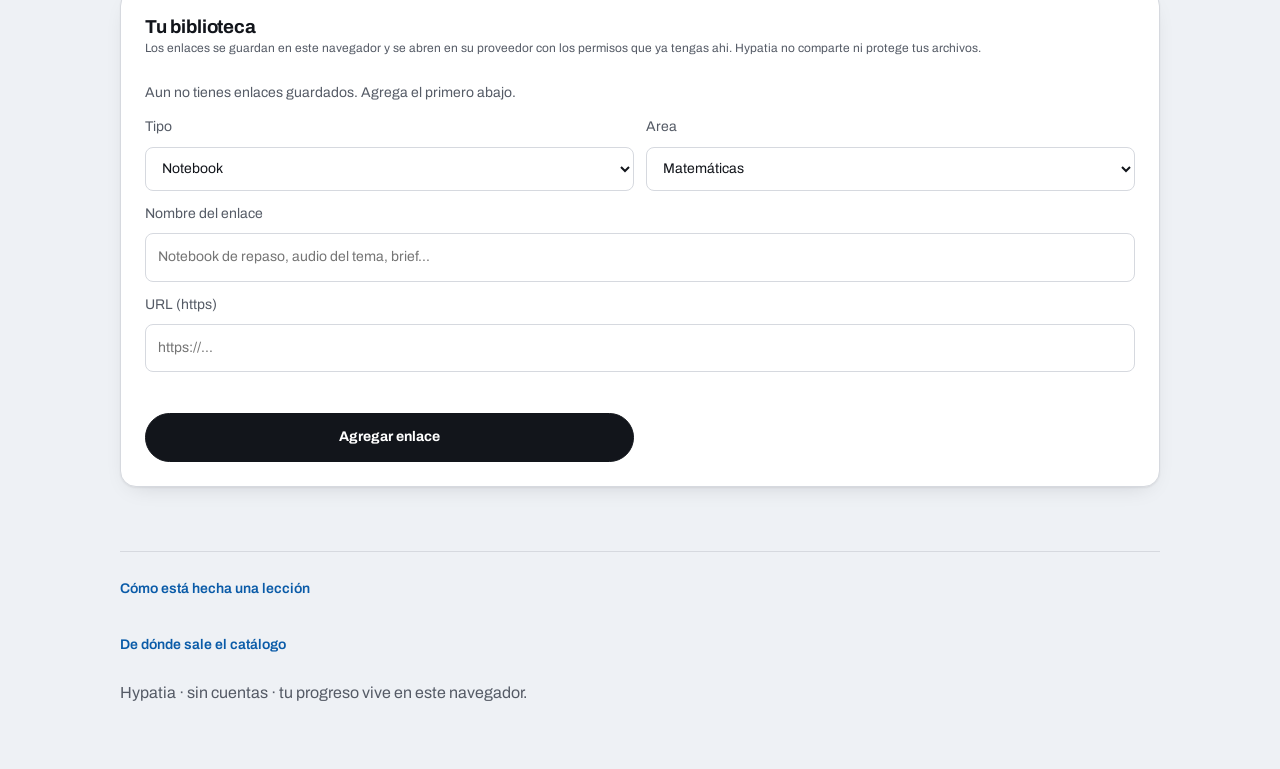
==== commit cc4bb6f4: "copy: acentos en la interfaz y DESIGN.md del mundo de lineas Los textos de interfaz que escribio el " ====
--- a/index.html
+++ b/index.html
@@ -24,7 +24,7 @@
     <nav aria-label="Principal">
       <a href="Labs/index.html">Labs</a>
       <a href="#mapa">Mapa</a>
-      <a href="#practica">Practica</a>
+      <a href="#practica">Práctica</a>
       <a href="#biblioteca">Biblioteca</a>
     </nav>
     <button class="theme-toggle" type="button" data-theme-toggle>Tema</button>
@@ -34,14 +34,14 @@
 
   <main id="contenido">
     <section class="hoy" id="hoy" aria-labelledby="hoy-h">
-      <p class="hoy-band" id="hoy-band">Proxima estacion</p>
+      <p class="hoy-band" id="hoy-band">Próxima estación</p>
       <span class="picto-box" id="hoy-picto"></span>
       <div>
-        <h1 id="hoy-h">Empieza aqui</h1>
+        <h1 id="hoy-h">Empieza aquí</h1>
         <p class="where" id="hoy-where">Lecciones cortas con una figura que puedes mover.</p>
         <div class="go">
           <a class="btn primary" id="hoy-go" href="Labs/index.html">Ver las lecciones</a>
-          <p class="racha-line" id="racha" hidden><b id="racha-n">0</b> <span id="racha-lab">dias de racha</span>. <span id="racha-copy"></span></p>
+          <p class="racha-line" id="racha" hidden><b id="racha-n">0</b> <span id="racha-lab">días de racha</span>. <span id="racha-copy"></span></p>
         </div>
       </div>
     </section>
@@ -49,15 +49,15 @@
     <section id="repaso" aria-labelledby="repaso-h">
       <div class="red-h">
         <h2 id="repaso-h">Por pasar hoy</h2>
-        <p>Tarjetas que vencen segun tu repaso espaciado. Cinco minutos bastan.</p>
+        <p>Tarjetas que vencen según tu repaso espaciado. Cinco minutos bastan.</p>
       </div>
       <ul class="anden" id="anden"></ul>
     </section>
 
     <section id="lecciones" aria-labelledby="lec-h">
       <div class="red-h">
-        <h2 id="lec-h">Lineas</h2>
-        <p>Cada track es una linea y cada leccion una estacion. Las estaciones llenas ya las recorriste.</p>
+        <h2 id="lec-h">Líneas</h2>
+        <p>Cada track es una línea y cada lección una estación. El tramo se pinta hasta donde ya recorriste.</p>
       </div>
       <div class="lineas" id="lineas"></div>
       <noscript>
@@ -70,8 +70,8 @@
 
     <section id="desafio" aria-labelledby="desafio-h" hidden>
       <div class="red-h">
-        <h2 id="desafio-h">Desafio del dia</h2>
-        <p>Contesta antes de ver la explicacion. Cuenta para tu racha.</p>
+        <h2 id="desafio-h">Desafío del día</h2>
+        <p>Contesta antes de ver la explicación. Cuenta para tu racha.</p>
       </div>
       <div id="desafio-box" hidden></div>
     </section>
@@ -79,7 +79,7 @@
     <section id="mapa" aria-labelledby="mapa-h">
       <div class="red-h">
         <h2 id="mapa-h">La red</h2>
-        <p>Como se conectan los temas. Toca una estacion para ver sus lecciones y practica.</p>
+        <p>Cómo se conectan los temas. Toca una estación para ver sus lecciones y práctica.</p>
       </div>
       <div id="map-root"></div>
       <noscript><p>El mapa necesita JavaScript.</p></noscript>
@@ -87,12 +87,12 @@
 
     <section id="practica" aria-labelledby="pra-h">
       <div class="red-h">
-        <h2 id="pra-h">Practica</h2>
+        <h2 id="pra-h">Práctica</h2>
         <p>Simuladores de examen y repaso con tarjetas.</p>
       </div>
       <div class="terminales">
         <a class="terminal" href="Flashcards/index.html" data-picto="flashcards" data-line="l5"><b>Flashcards</b><span>Repaso espaciado con FSRS</span></a>
-        <a class="terminal" href="CubPrep/index.html" data-picto="cubprep" data-line="l6"><b>CubPrep</b><span>Simulador UNAM area 1</span></a>
+        <a class="terminal" href="CubPrep/index.html" data-picto="cubprep" data-line="l6"><b>CubPrep</b><span>Simulador UNAM área 1</span></a>
         <a class="terminal" href="SAA-C03/index.html" data-picto="prepaws" data-line="l7"><b>PrepAWS</b><span>AWS Solutions Architect Associate</span></a>
         <a class="terminal" href="MLOps/index.html" data-picto="mlops" data-line="l8"><b>MLOps</b><span>Ciclo de vida e inferencia</span></a>
       </div>
@@ -103,11 +103,11 @@
 
   <footer class="site">
     <details>
-      <summary>Como esta hecha una leccion</summary>
-      <p>Una idea, una prediccion antes de explorar, una figura que se mueve, el modelo con sus limites, una aplicacion y preguntas con reintento libre. Completar una leccion es haberla recorrido, no dominarla.</p>
+      <summary>Cómo está hecha una lección</summary>
+      <p>Una idea, una predicción antes de explorar, una figura que se mueve, el modelo con sus límites, una aplicación y preguntas con reintento libre. Completar una lección es haberla recorrido, no dominarla.</p>
     </details>
     <details>
-      <summary>De donde sale el catalogo</summary>
+      <summary>De dónde sale el catálogo</summary>
       <div class="module-list" id="fuentes-list"></div>
     </details>
     <p>Hypatia · sin cuentas · tu progreso vive en este navegador.</p>
@@ -163,7 +163,7 @@
   const badge = document.createElement("span");
   badge.className = "line-badge";
   badge.textContent = `L${x.t.line}`;
-  const state = !pending ? "Todo recorrido" : x.rec.started ? "En curso" : "Proxima estacion";
+  const state = !pending ? "Todo recorrido" : x.rec.started ? "En curso" : "Próxima estación";
   bandEl.append(badge, `${x.t.name} · ${state}`);
   const whereEl = document.getElementById("hoy-where");
   whereEl.textContent = "";
@@ -176,7 +176,7 @@
     if (l === x.l) d.className += " aqui";
     mini.appendChild(d);
   }
-  whereEl.append(mini, `Estacion ${n} de ${x.t.lessons.length} · ~${x.l.mins} min${!pending ? " · repasa a tu ritmo" : ""}`);
+  whereEl.append(mini, `Estación ${n} de ${x.t.lessons.length} · ~${x.l.mins} min${!pending ? " · repasa a tu ritmo" : ""}`);
   const go = document.getElementById("hoy-go");
   go.href = x.href;
   go.textContent = !pending ? "Repasar" : x.rec.started ? "Retomar" : "Entrar";
@@ -186,7 +186,7 @@
 function paintStreak() {
   const st = LearningState.streak();
   document.getElementById("racha-n").textContent = st.days;
-  document.getElementById("racha-lab").textContent = st.days === 1 ? "dia de racha" : "dias de racha";
+  document.getElementById("racha-lab").textContent = st.days === 1 ? "día de racha" : "días de racha";
   document.getElementById("racha-copy").textContent = LearningState.streakText(st);
   document.getElementById("racha").hidden = false;
 }
@@ -205,7 +205,7 @@
     t.className = "t";
     t.textContent = r.title;
     const sm = document.createElement("small");
-    sm.textContent = r.due ? `${r.total} tarjetas en el mazo` : "Al dia. Vuelve manana.";
+    sm.textContent = r.due ? `${r.total} tarjetas en el mazo` : "Al día. Vuelve mañana.";
     t.appendChild(sm);
     const num = document.createElement("span");
     num.className = "n";
@@ -267,7 +267,7 @@
     const chip = document.createElement("span");
     const prep = s.status === "esquema-en-revision";
     chip.className = "chip" + (prep ? " pending" : "");
-    chip.textContent = prep ? "en preparacion" : "activa";
+    chip.textContent = prep ? "en preparación" : "activa";
     top.append(b, chip);
     const p = document.createElement("p");
     p.textContent = s.note;
--- a/shared/studio.css
+++ b/shared/studio.css
@@ -836,3 +836,5 @@
   .map-stage .map-node .nm { font-size: 11px; letter-spacing: 0; }
   .map-stage .map-node.transfer { gap: 8px; }
 }
+.btn.primary:hover { background: var(--pill); border-color: var(--pill); color: var(--pill-ink); box-shadow: 0 0 0 3px var(--bg), 0 0 0 6px var(--line-c, var(--accent)); }
+.theme-toggle { border-radius: var(--radius-pill); }
